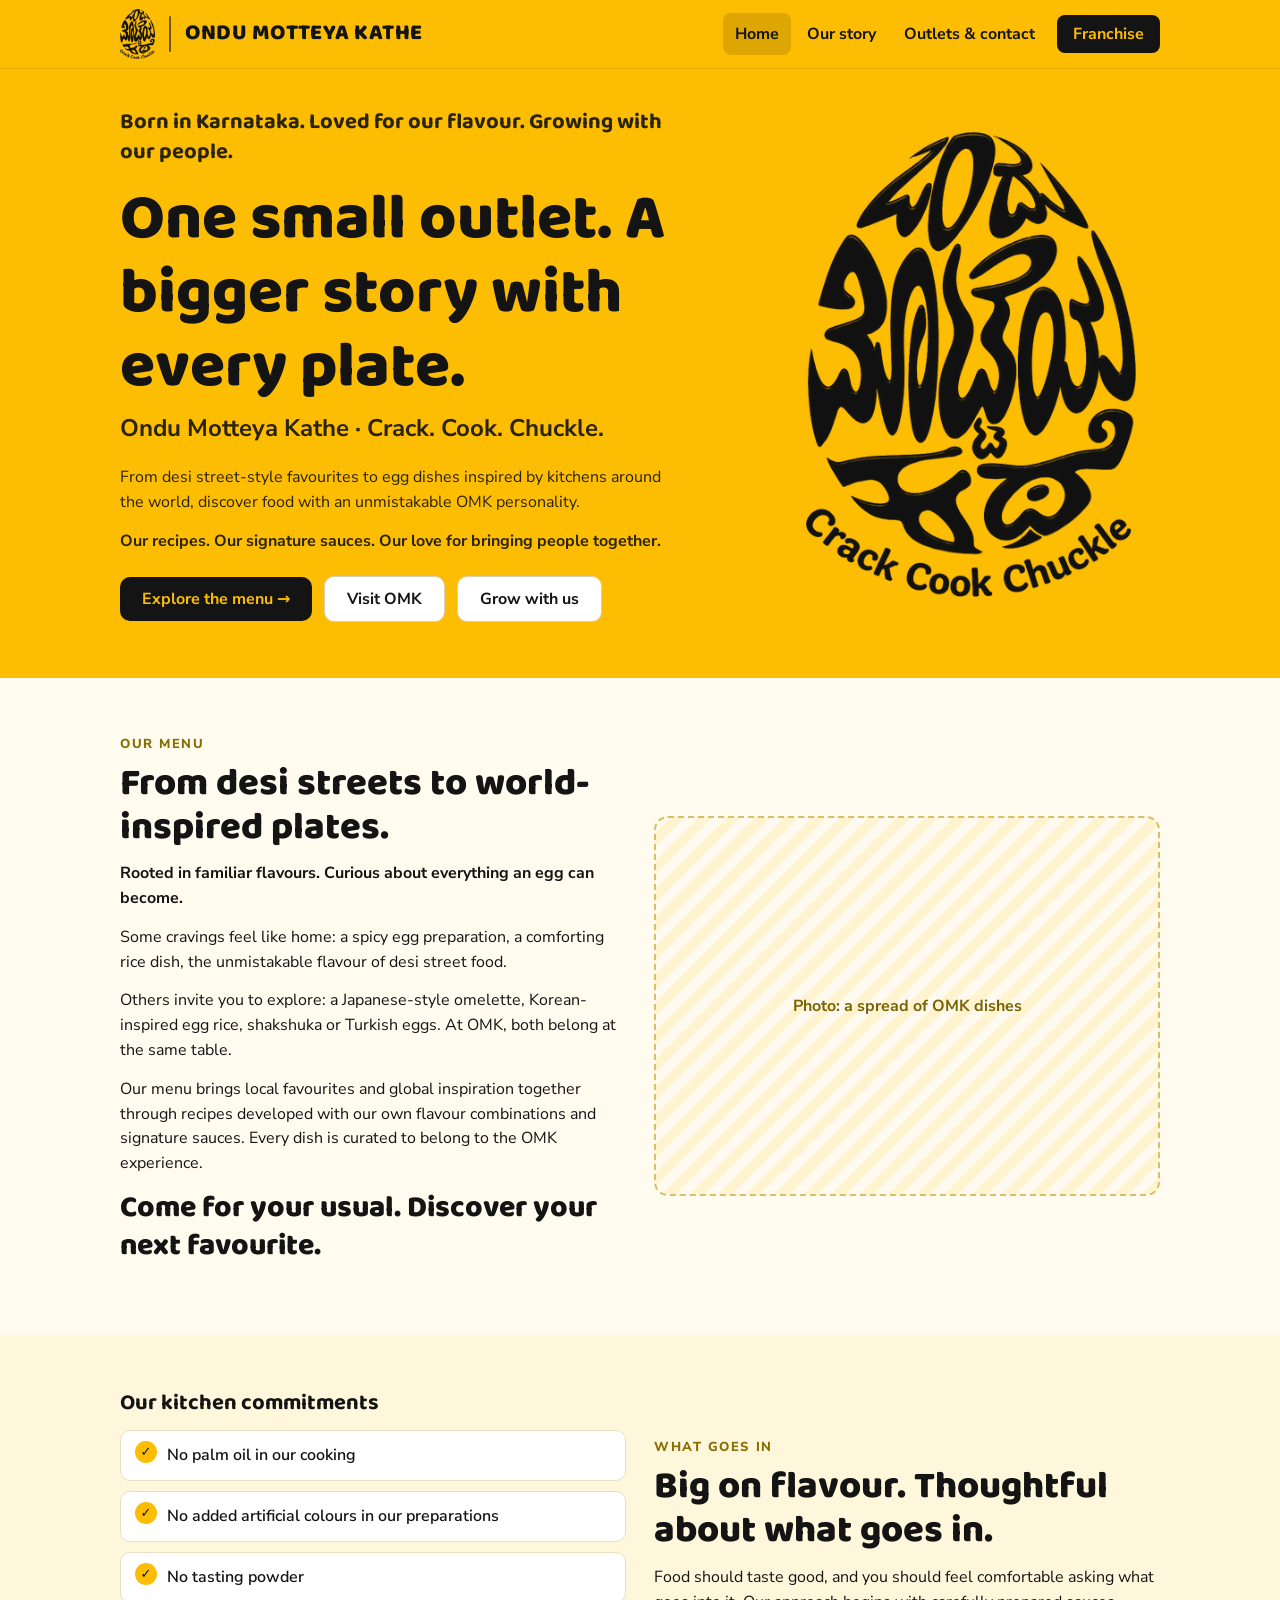
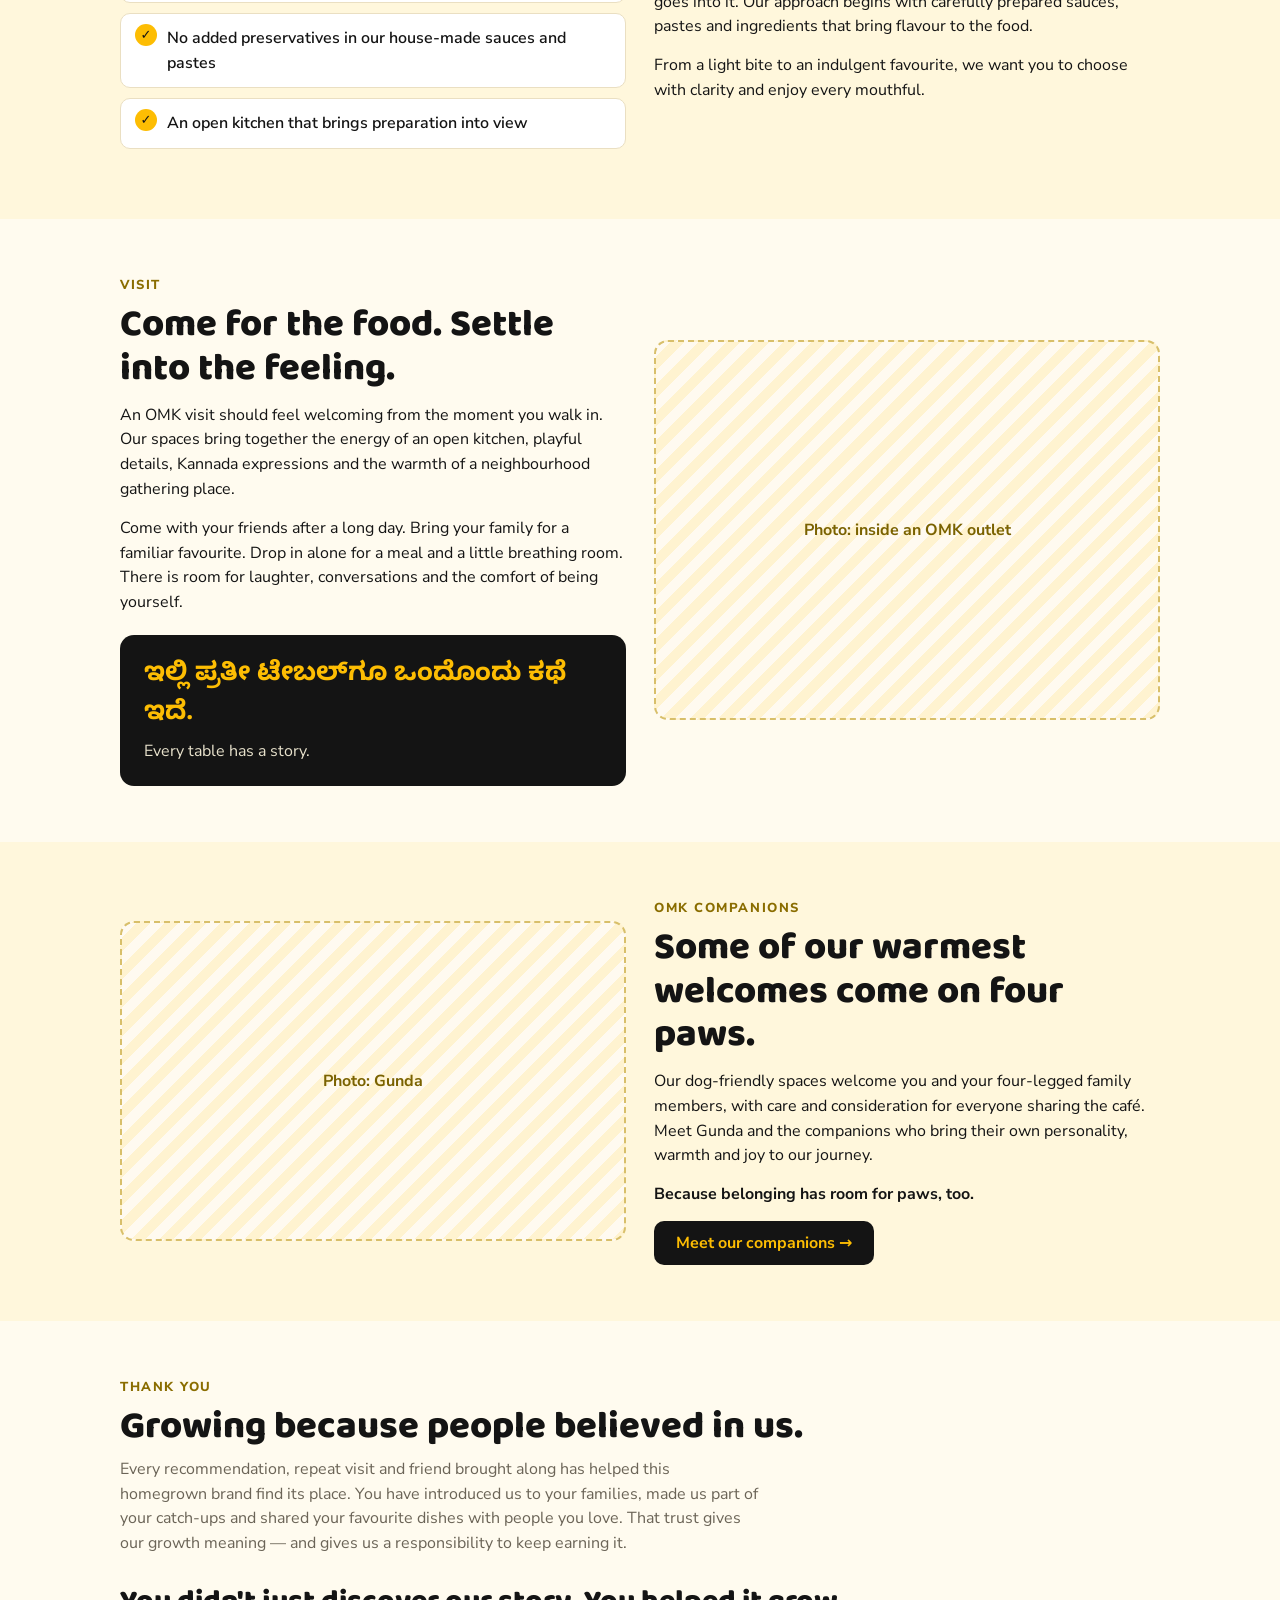
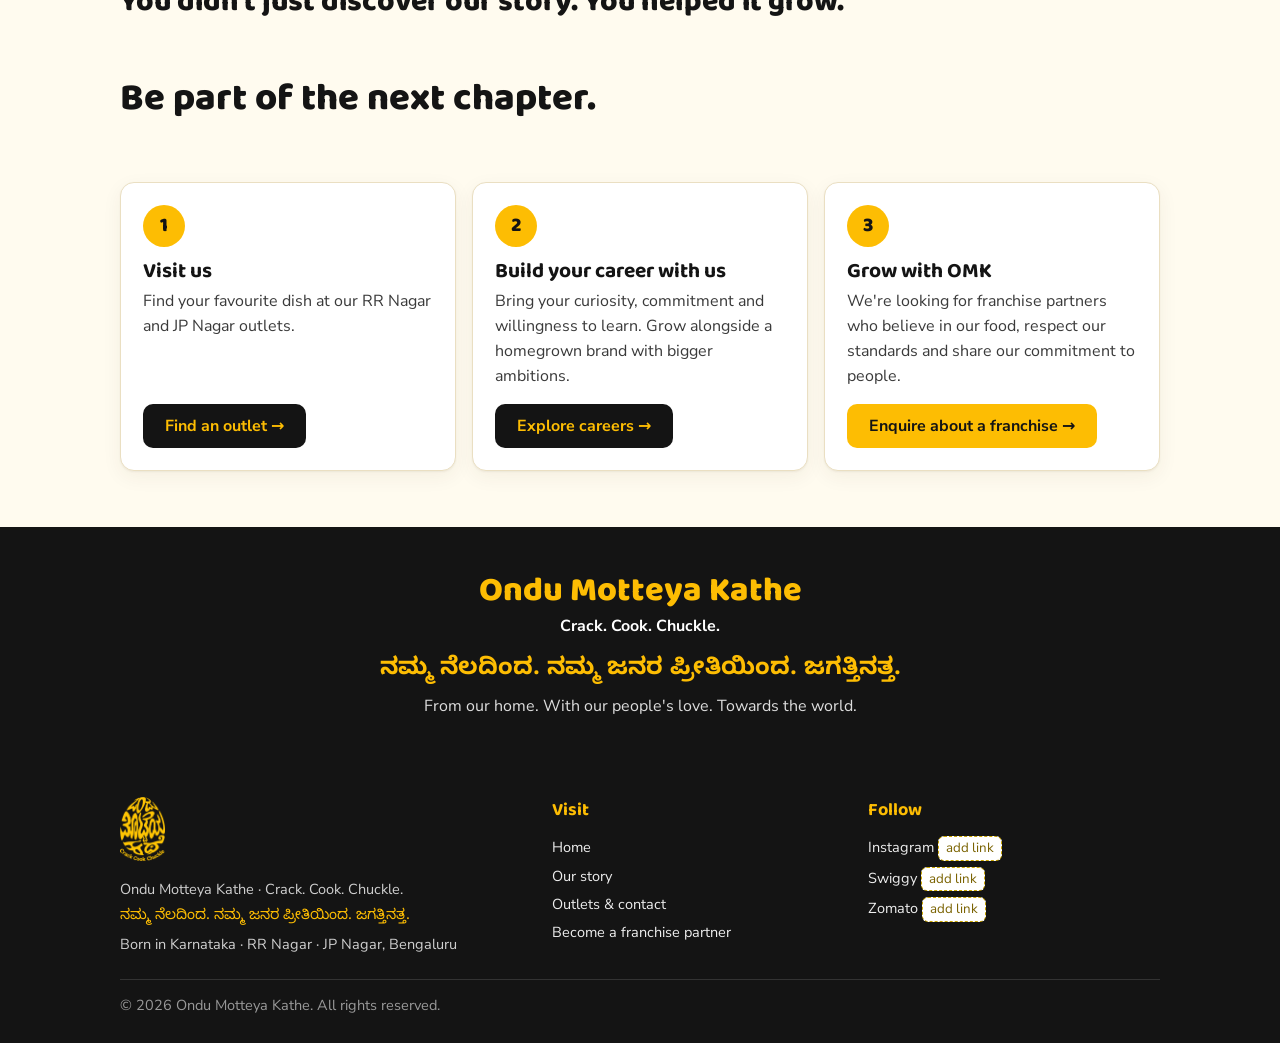
==== index.html @ 8b223113 "Add files via upload" ====
<!doctype html>
<html lang="en">
<head>
<meta charset="utf-8">
<meta name="viewport" content="width=device-width, initial-scale=1">
<title>Ondu Motteya Kathe · Crack. Cook. Chuckle.</title>
<meta name="description" content="Born in Karnataka. Loved for our flavour. Growing with our people. Desi street-style favourites and world-inspired egg dishes in RR Nagar and JP Nagar, Bengaluru.">
<meta property="og:title" content="Ondu Motteya Kathe · Crack. Cook. Chuckle.">
<meta property="og:description" content="Born in Karnataka. Loved for our flavour. Growing with our people. Desi street-style favourites and world-inspired egg dishes in RR Nagar and JP Nagar, Bengaluru.">
<meta property="og:image" content="icon.png">
<meta name="theme-color" content="#FDBD03">
<link rel="icon" href="icon.png">
<link rel="apple-touch-icon" href="icon.png">
<link rel="preconnect" href="https://fonts.googleapis.com">
<link rel="preconnect" href="https://fonts.gstatic.com" crossorigin>
<link href="https://fonts.googleapis.com/css2?family=Baloo+2:wght@600;700;800&family=Noto+Sans+Kannada:wght@500;700&family=Nunito+Sans:wght@400;600;700;800&display=swap" rel="stylesheet">
<link rel="stylesheet" href="style.css">
</head>
<body>
<header id="siteHeader" class="bar"></header>
<main>
  <section class="hero">
    <div class="wrap">
      <div>
        <p class="stack">Born in Karnataka. Loved for our flavour. Growing with our people.</p>
        <h1>One small outlet. A bigger story with every plate.</h1>
        <p class="tag">Ondu Motteya Kathe · Crack. Cook. Chuckle.</p>
        <p>From desi street-style favourites to egg dishes inspired by kitchens around the world, discover food with an unmistakable OMK personality.</p>
        <p><b>Our recipes. Our signature sauces. Our love for bringing people together.</b></p>
        <div class="cta">
          <a class="btn btn-dark" href="outlets.html#order">Explore the menu →</a>
          <a class="btn btn-line" href="outlets.html">Visit OMK</a>
          <a class="btn btn-line" href="#grow">Grow with us</a>
        </div>
      </div>
      <img class="logo" src="logo.png" alt="">
    </div>
  </section>

  <section class="sec">
    <div class="wrap two">
      <div class="prose">
        <span class="eyebrow">Our menu</span>
        <h2>From desi streets to world-inspired plates.</h2>
        <p><b>Rooted in familiar flavours. Curious about everything an egg can become.</b></p>
        <p>Some cravings feel like home: a spicy egg preparation, a comforting rice dish, the unmistakable flavour of desi street food.</p>
        <p>Others invite you to explore: a Japanese-style omelette, Korean-inspired egg rice, shakshuka or Turkish eggs. At OMK, both belong at the same table.</p>
        <p>Our menu brings local favourites and global inspiration together through recipes developed with our own flavour combinations and signature sauces. Every dish is curated to belong to the OMK experience.</p>
        <p class="big-quote">Come for your usual. Discover your next favourite.</p>
      </div>
      <div class="ph-block" style="min-height:380px">Photo: a spread of OMK dishes</div>
    </div>
  </section>

  <section class="sec alt">
    <div class="wrap two reverse">
      <div class="prose">
        <span class="eyebrow">What goes in</span>
        <h2>Big on flavour. Thoughtful about what goes in.</h2>
        <p>Food should taste good, and you should feel comfortable asking what goes into it. Our approach begins with carefully prepared sauces, pastes and ingredients that bring flavour to the food.</p>
        <p>From a light bite to an indulgent favourite, we want you to choose with clarity and enjoy every mouthful.</p>
      </div>
      <div>
        <h3 style="font-size:22px">Our kitchen commitments</h3>
        <ul class="ticks">
          <li>No palm oil in our cooking</li>
          <li>No added artificial colours in our preparations</li>
          <li>No tasting powder</li>
          <li>No added preservatives in our house-made sauces and pastes</li>
          <li>An open kitchen that brings preparation into view</li>
        </ul>
      </div>
    </div>
  </section>

  <section class="sec">
    <div class="wrap two">
      <div class="prose">
        <span class="eyebrow">Visit</span>
        <h2>Come for the food. Settle into the feeling.</h2>
        <p>An OMK visit should feel welcoming from the moment you walk in. Our spaces bring together the energy of an open kitchen, playful details, Kannada expressions and the warmth of a neighbourhood gathering place.</p>
        <p>Come with your friends after a long day. Bring your family for a familiar favourite. Drop in alone for a meal and a little breathing room. There is room for laughter, conversations and the comfort of being yourself.</p>
        <div class="kn-line"><span class="kn" lang="kn">ಇಲ್ಲಿ ಪ್ರತೀ ಟೇಬಲ್‌ಗೂ ಒಂದೊಂದು ಕಥೆ ಇದೆ.</span><span class="en">Every table has a story.</span></div>
      </div>
      <div class="ph-block" style="min-height:380px">Photo: inside an OMK outlet</div>
    </div>
  </section>

  <section class="sec alt">
    <div class="wrap two reverse">
      <div class="prose">
        <span class="eyebrow">OMK Companions</span>
        <h2>Some of our warmest welcomes come on four paws.</h2>
        <p>Our dog-friendly spaces welcome you and your four-legged family members, with care and consideration for everyone sharing the café. Meet Gunda and the companions who bring their own personality, warmth and joy to our journey.</p>
        <p><b>Because belonging has room for paws, too.</b></p>
        <a class="btn btn-dark" href="story.html#companions">Meet our companions →</a>
      </div>
      <div class="ph-block" style="min-height:320px">Photo: Gunda</div>
    </div>
  </section>

  <section class="sec">
    <div class="wrap">
      <span class="eyebrow">Thank you</span>
      <h2>Growing because people believed in us.</h2>
      <p class="lead">Every recommendation, repeat visit and friend brought along has helped this homegrown brand find its place. You have introduced us to your families, made us part of your catch-ups and shared your favourite dishes with people you love. That trust gives our growth meaning — and gives us a responsibility to keep earning it.</p>
      <p class="big-quote" style="margin-top:0">You didn't just discover our story. You helped it grow.</p>
    </div>
  </section>

  <section class="sec" id="grow" style="padding-top:0">
    <div class="wrap">
      <h2>Be part of the next chapter.</h2>
      <p class="lead">&nbsp;</p>
      <div class="grid3 cta-cards">
        <div class="tile"><div class="ic">1</div><h3>Visit us</h3><p>Find your favourite dish at our RR Nagar and JP Nagar outlets.</p><a class="btn btn-dark" href="outlets.html">Find an outlet →</a></div>
        <div class="tile"><div class="ic">2</div><h3>Build your career with us</h3><p>Bring your curiosity, commitment and willingness to learn. Grow alongside a homegrown brand with bigger ambitions.</p><a class="btn btn-dark" href="outlets.html#contact">Explore careers →</a></div>
        <div class="tile" id="franchiseCard"><div class="ic">3</div><h3>Grow with OMK</h3><p>We're looking for franchise partners who believe in our food, respect our standards and share our commitment to people.</p><a class="btn btn-y" href="franchise.html">Enquire about a franchise →</a></div>
      </div>
    </div>
  </section>

  <section class="band">
    <div class="wrap" style="display:block;text-align:center">
      <h2>Ondu Motteya Kathe</h2>
      <p style="font-weight:700;color:#fff;margin:4px 0 14px">Crack. Cook. Chuckle.</p>
      <p class="kn" lang="kn" style="color:var(--y);font-size:clamp(18px,2.4vw,24px);font-weight:700;margin:0">ನಮ್ಮ ನೆಲದಿಂದ. ನಮ್ಮ ಜನರ ಪ್ರೀತಿಯಿಂದ. ಜಗತ್ತಿನತ್ತ.</p>
      <p>From our home. With our people's love. Towards the world.</p>
    </div>
  </section>
</main>
<footer id="siteFooter"></footer>
<script src="site.js"></script>
</body>
</html>
---- style.css ----
:root {
  --y: #FDBD03; --y2: #FFD54A; --y-soft: #FFF3C4; --ink: #141414; --ink2: #3a3a3a; --muted: #6b6457;
  --cream: #FFFBEF; --card: #ffffff; --line: #EADFC2; --red: #C62828; --ok: #2E7D32;
  --r: 14px; --shadow: 0 1px 2px rgba(60,45,0,.06), 0 6px 20px rgba(60,45,0,.06);
}
* { box-sizing: border-box; }
html { -webkit-text-size-adjust: 100%; }
body { margin: 0; background: var(--cream); color: var(--ink); font: 16px/1.55 "Nunito Sans", system-ui, -apple-system, "Segoe UI", Roboto, Arial, sans-serif; }
h1, h2, h3, .brand { font-family: "Baloo 2", "Nunito Sans", system-ui, sans-serif; line-height: 1.15; margin: 0; }
a { color: inherit; }
.hidden { display: none !important; }
.wrap { max-width: 1080px; margin: 0 auto; padding: 0 20px; }

/* Header bar */
.bar { background: var(--y); position: sticky; top: 0; z-index: 10; box-shadow: 0 1px 0 rgba(0,0,0,.08); }
.bar .wrap { display: flex; align-items: center; gap: 14px; height: 68px; }
.bar img { height: 50px; width: auto; display: block; }
.bar .div { width: 2px; height: 36px; background: rgba(0,0,0,.55); border-radius: 2px; }
.bar .brand { font-size: 22px; font-weight: 800; letter-spacing: .02em; }
.bar .sp { flex: 1; }
.btn { font: 700 16px/1 "Nunito Sans", system-ui, sans-serif; border: 0; border-radius: 10px; padding: 14px 22px; cursor: pointer; text-decoration: none; display: inline-flex; align-items: center; gap: 8px; }
.btn-dark { background: var(--ink); color: var(--y); }
.btn-dark:hover { background: #000; }
.btn-y { background: var(--y); color: var(--ink); }
.btn-y:hover { background: #f2b200; }
.btn-line { background: #fff; color: var(--ink); border: 1.5px solid #d9cfb5; }
.btn:disabled { opacity: .55; cursor: default; }
.btn:focus-visible, input:focus-visible, textarea:focus-visible { outline: 3px solid #1a1a1a; outline-offset: 2px; }

/* Landing */
.hero { background: var(--y); padding: 40px 0 56px; overflow: hidden; }
.hero .wrap { display: grid; grid-template-columns: 1.25fr .75fr; gap: 32px; align-items: center; }
.kicker { display: inline-block; font-weight: 800; font-size: 13px; letter-spacing: .12em; text-transform: uppercase; background: var(--ink); color: var(--y); padding: 6px 10px; border-radius: 6px; }
.hero h1 { font-size: clamp(38px, 6vw, 64px); font-weight: 800; margin: 16px 0 6px; }
.hero .tag { font-size: clamp(19px, 2.4vw, 24px); font-weight: 700; margin: 0 0 18px; }
.hero p { max-width: 560px; margin: 0 0 14px; color: #2b2400; }
.hero .cta { margin-top: 22px; display: flex; flex-wrap: wrap; gap: 12px; align-items: center; }
.hero .small { font-size: 14px; color: #3d3200; }
.hero .logo { width: 100%; max-width: 330px; justify-self: center; }
.sec { padding: 56px 0; }
.sec h2 { font-size: clamp(28px, 3.6vw, 38px); font-weight: 800; margin-bottom: 8px; }
.sec .lead { color: var(--muted); max-width: 640px; margin: 0 0 28px; }
.grid3 { display: grid; grid-template-columns: repeat(3, 1fr); gap: 16px; }
.tile { background: var(--card); border: 1px solid var(--line); border-radius: var(--r); padding: 22px; box-shadow: var(--shadow); }
.tile .ic { width: 42px; height: 42px; border-radius: 50%; background: var(--y); display: grid; place-items: center; font-family: "Baloo 2"; font-weight: 800; font-size: 20px; margin-bottom: 12px; }
.tile h3 { font-size: 21px; margin-bottom: 6px; }
.tile p { margin: 0; color: var(--ink2); }
.note-box { background: var(--y-soft); border: 1px solid #f1d98a; border-radius: var(--r); padding: 22px 24px; }
.note-box ul { margin: 10px 0 0; padding-left: 20px; }
.note-box li { margin: 6px 0; }
.steps { list-style: none; padding: 0; margin: 0; display: grid; grid-template-columns: repeat(5, 1fr); gap: 12px; counter-reset: s; }
.steps li { background: var(--card); border: 1px solid var(--line); border-radius: var(--r); padding: 18px 16px; counter-increment: s; }
.steps li::before { content: counter(s); display: grid; place-items: center; width: 30px; height: 30px; border-radius: 50%; background: var(--ink); color: var(--y); font-weight: 800; margin-bottom: 10px; }
.steps b { display: block; font-family: "Baloo 2"; font-size: 18px; }
.steps span { font-size: 14px; color: var(--muted); }
.band { background: var(--ink); color: #fff; padding: 44px 0; }
.band .wrap { display: flex; flex-wrap: wrap; align-items: center; justify-content: space-between; gap: 18px; }
.band h2 { color: var(--y); font-size: clamp(26px, 3.4vw, 34px); font-weight: 800; }
.band p { margin: 4px 0 0; color: #ddd; }
footer { padding: 22px 0 34px; color: var(--muted); font-size: 14px; text-align: center; }

/* Form */
.formwrap { max-width: 760px; margin: 0 auto; padding: 26px 16px 70px; }
.f-title { font-size: clamp(30px, 5vw, 40px); font-weight: 800; margin: 6px 0 4px; }
.f-sub { color: var(--ink2); margin: 0 0 16px; }
.progress { height: 6px; background: #efe4c4; border-radius: 6px; overflow: hidden; margin: 0 0 14px; }
.progress i { display: block; height: 100%; background: var(--ink); width: 0; transition: width .3s; }
.sectag { background: var(--y-soft); border: 1px solid #f1d98a; border-radius: 10px; padding: 11px 16px; font-weight: 700; margin-bottom: 14px; }
.q { background: var(--card); border: 1px solid var(--line); border-radius: var(--r); padding: 18px 20px 20px; margin-bottom: 12px; }
.q.err { border-color: var(--red); box-shadow: 0 0 0 1px var(--red) inset; }
.q label.t, .q .t { display: block; font-weight: 700; font-size: 16.5px; margin-bottom: 4px; }
.q .req { color: var(--red); margin-left: 3px; }
.q .help { color: var(--muted); font-size: 14.5px; margin: 0 0 10px; }
.q input[type=text], .q input[type=tel], .q input[type=email], .q input[type=date], .q textarea {
  width: 100%; font: inherit; color: var(--ink); background: transparent; border: 0; border-bottom: 1.5px solid #cfc6ae; padding: 8px 2px; border-radius: 0; }
.q textarea { min-height: 120px; resize: vertical; border: 1.5px solid #e2d8bd; border-radius: 10px; padding: 10px 12px; background: #fffdf6; }
.q input:focus, .q textarea:focus { border-color: var(--ink); outline: none; }
.q .opt { display: flex; gap: 12px; align-items: flex-start; padding: 8px 0; cursor: pointer; }
.q .opt input { width: 20px; height: 20px; margin: 2px 0 0; accent-color: #141414; flex: none; }
.q .cnt { font-size: 12.5px; color: #9a917c; text-align: right; margin-top: 4px; }
.q .emsg { color: var(--red); font-size: 14px; margin-top: 6px; display: none; }
.q.err .emsg { display: block; }
.nav { display: flex; gap: 12px; margin-top: 18px; align-items: center; flex-wrap: wrap; }
.nav .saved { color: var(--muted); font-size: 13.5px; margin-left: auto; }
.hp { position: absolute; left: -9999px; width: 1px; height: 1px; overflow: hidden; }
.done { text-align: center; padding: 50px 16px 80px; max-width: 620px; margin: 0 auto; }
.done img { width: 150px; }
.done h1 { font-size: 40px; font-weight: 800; margin: 14px 0 8px; }
.alert { background: #fdecea; color: #7f1d1d; border: 1px solid #f5c2c0; border-radius: 10px; padding: 12px 14px; margin-top: 14px; }

@media (max-width: 860px) {
  .hero .wrap { grid-template-columns: 1fr; }
  .hero .logo { max-width: 200px; order: -1; }
  .grid3 { grid-template-columns: 1fr; }
  .steps { grid-template-columns: 1fr 1fr; }
}
@media (max-width: 520px) {
  .wrap { padding: 0 16px; }
  .bar .wrap { height: 60px; gap: 10px; }
  .bar img { height: 42px; }
  .bar .brand { font-size: 17px; }
  .bar .btn { padding: 10px 12px; font-size: 14px; }
  .steps { grid-template-columns: 1fr; }
  .q { padding: 16px; }
  .nav .btn { flex: 1; justify-content: center; }
  .nav .saved { width: 100%; text-align: center; margin: 0; }
}

/* ---------- Site navigation & shared pieces ---------- */
.nav-links { display: flex; align-items: center; gap: 4px; margin-left: auto; }
.nav-links a { text-decoration: none; font-weight: 700; padding: 9px 12px; border-radius: 8px; }
.nav-links a:hover { background: rgba(0,0,0,.08); }
.nav-links a[aria-current="page"] { background: rgba(0,0,0,.12); }
.nav-links a.btn { margin-left: 6px; padding: 11px 16px; }
.nav-links a.btn:hover { background: #000; }
.menu-btn { display: none; margin-left: auto; background: var(--ink); color: var(--y); border: 0; border-radius: 8px; width: 44px; height: 40px; font-size: 20px; cursor: pointer; }
.ph { display: inline-block; background: #fff; border: 1.5px dashed #c9a400; color: #7a6200; border-radius: 6px; padding: 1px 7px; font-size: .92em; }
.ph-block { border: 2px dashed #d8bf6a; border-radius: var(--r); background: repeating-linear-gradient(135deg, #fffaf0, #fffaf0 10px, #fff3d0 10px, #fff3d0 20px); display: grid; place-items: center; text-align: center; color: #7a6200; font-weight: 700; padding: 20px; min-height: 200px; }
.page-hero { background: var(--y); padding: 46px 0 40px; }
.page-hero h1 { font-size: clamp(36px, 5.5vw, 56px); font-weight: 800; }
.page-hero p { max-width: 640px; margin: 10px 0 0; color: #2b2400; font-size: 18px; }
.two { display: grid; grid-template-columns: 1fr 1fr; gap: 28px; align-items: center; }
.prose p { margin: 0 0 14px; } .prose h2 { margin-bottom: 12px; }
.values { display: grid; grid-template-columns: repeat(4, 1fr); gap: 14px; }
.outlets { display: grid; grid-template-columns: repeat(auto-fill, minmax(280px, 1fr)); gap: 16px; }
.outlet h3 { font-size: 22px; margin-bottom: 6px; }
.outlet p { margin: 4px 0; color: var(--ink2); }
.outlet .acts { display: flex; flex-wrap: wrap; gap: 8px; margin-top: 12px; }
.outlet .acts .btn { padding: 10px 14px; font-size: 14px; }
.site-foot { background: var(--ink); color: #cfcfcf; padding: 34px 0 26px; font-size: 14.5px; text-align: left; }
.site-foot .wrap { display: grid; grid-template-columns: 1.4fr 1fr 1fr; gap: 24px; }
.site-foot img { height: 64px; filter: invert(78%) sepia(64%) saturate(1500%) hue-rotate(358deg) brightness(103%); }
.site-foot h4 { color: var(--y); font-family: "Baloo 2"; font-size: 18px; margin: 0 0 8px; }
.site-foot a { color: #eee; text-decoration: none; display: block; padding: 3px 0; }
.site-foot a:hover { color: var(--y); }
.site-foot .copy { grid-column: 1 / -1; border-top: 1px solid #333; padding-top: 14px; color: #999; }
@media (max-width: 860px) {
  .menu-btn { display: block; }
  .nav-links { display: none; position: absolute; top: 100%; left: 0; right: 0; background: var(--y); flex-direction: column; align-items: stretch; padding: 8px 16px 16px; box-shadow: 0 8px 16px rgba(0,0,0,.12); }
  .nav-links.open { display: flex; }
  .nav-links a { padding: 12px; }
  .nav-links a.btn { margin: 6px 0 0; justify-content: center; }
  .bar .wrap { position: relative; }
  .two, .values { grid-template-columns: 1fr; }
  .site-foot .wrap { grid-template-columns: 1fr; }
}
@media (min-width: 861px) and (max-width: 1060px) { .values { grid-template-columns: 1fr 1fr; } }

/* ---------- Story content ---------- */
.kn { font-family: "Noto Sans Kannada", "Baloo 2", sans-serif; }
.eyebrow { font-weight: 800; font-size: 13px; letter-spacing: .12em; text-transform: uppercase; color: #8a6d00; margin-bottom: 8px; display: block; }
.hero .stack { font-family: "Baloo 2"; font-weight: 700; font-size: clamp(18px, 2.2vw, 22px); line-height: 1.35; margin: 0 0 16px; }
.big-quote { font-family: "Baloo 2"; font-weight: 800; font-size: clamp(22px, 3vw, 30px); line-height: 1.25; margin: 18px 0 0; }
.kn-line { background: var(--ink); color: var(--y); border-radius: var(--r); padding: 22px 24px; margin-top: 20px; }
.kn-line .kn { font-size: clamp(20px, 2.6vw, 26px); font-weight: 700; display: block; line-height: 1.5; }
.kn-line span.en { color: #e8e2cc; display: block; margin-top: 4px; }
.ticks { list-style: none; padding: 0; margin: 14px 0; display: grid; gap: 10px; }
.ticks li { background: #fff; border: 1px solid var(--line); border-radius: 10px; padding: 12px 14px 12px 46px; position: relative; font-weight: 600; }
.ticks li::before { content: "✓"; position: absolute; left: 14px; top: 10px; width: 22px; height: 22px; border-radius: 50%; background: var(--y); display: grid; place-items: center; font-size: 13px; font-weight: 800; }
.alt { background: #fff7dc; }
.founder-quote { border-left: 5px solid var(--y); background: #fff; border-radius: 0 var(--r) var(--r) 0; padding: 18px 22px; margin: 18px 0 0; font-size: 18px; font-style: italic; }
.founder-quote cite { display: block; font-style: normal; font-weight: 800; margin-top: 10px; font-size: 15px; }
.cta-cards .tile { display: flex; flex-direction: column; }
.cta-cards .tile p { flex: 1; margin-bottom: 16px; }
.cta-cards .tile .btn { align-self: flex-start; }
.pills { display: flex; flex-wrap: wrap; gap: 8px; margin: 14px 0 0; }
.pills span { background: #fff; border: 1px solid var(--line); border-radius: 99px; padding: 6px 12px; font-weight: 700; font-size: 14px; }
.reverse > :first-child { order: 2; }
@media (max-width: 860px) { .reverse > :first-child { order: 0; } }
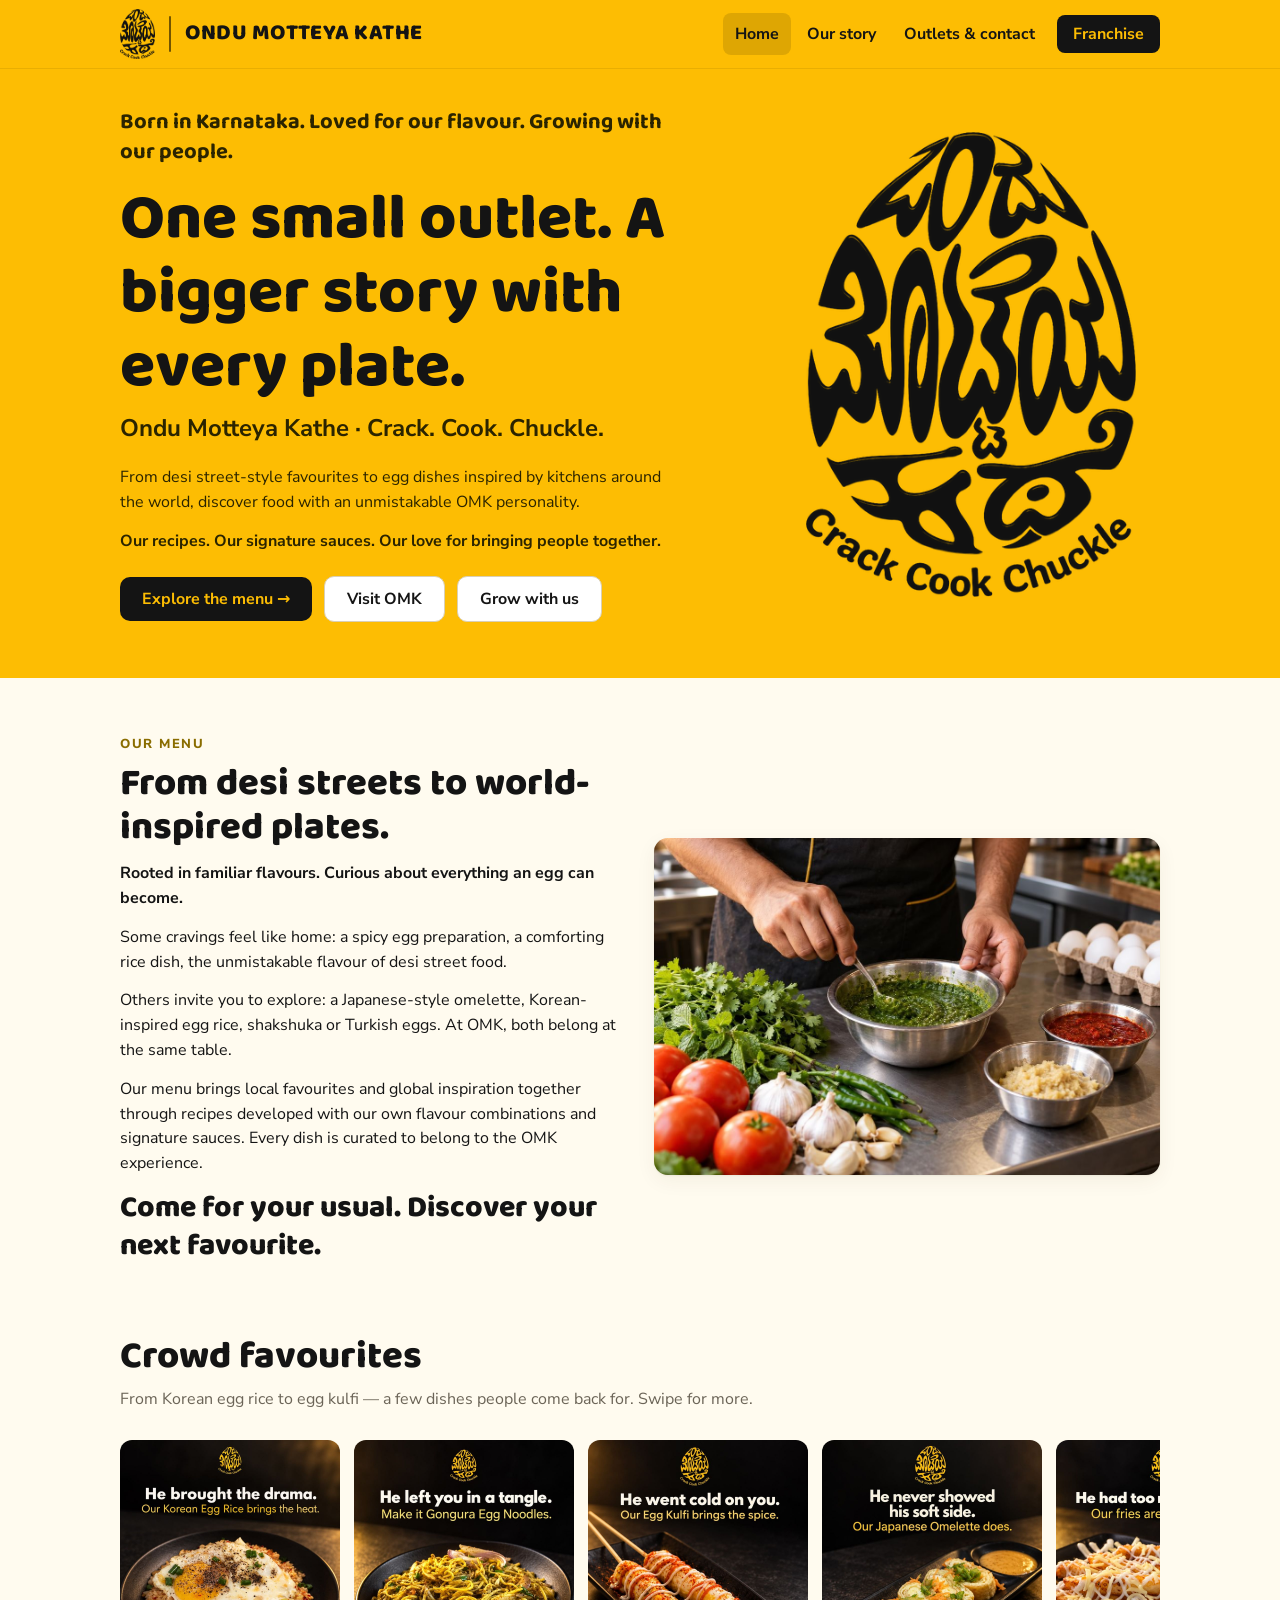
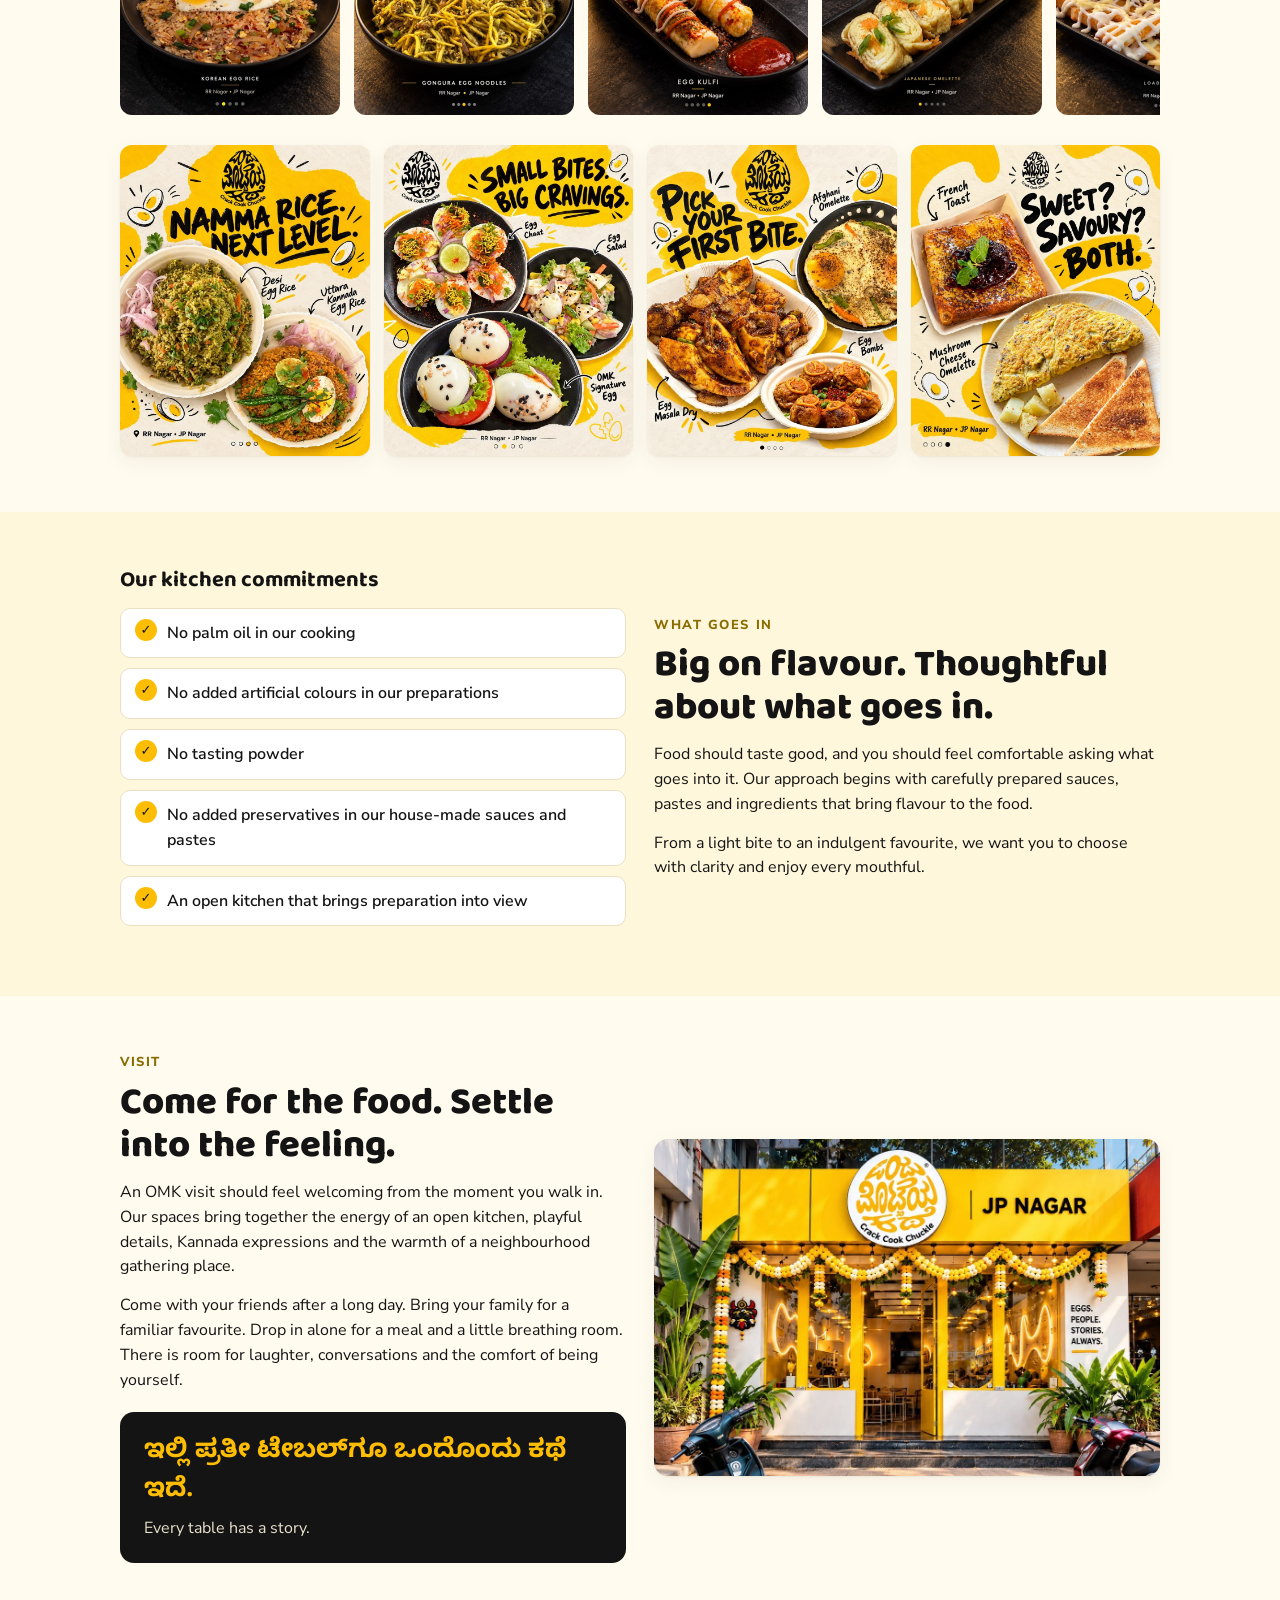
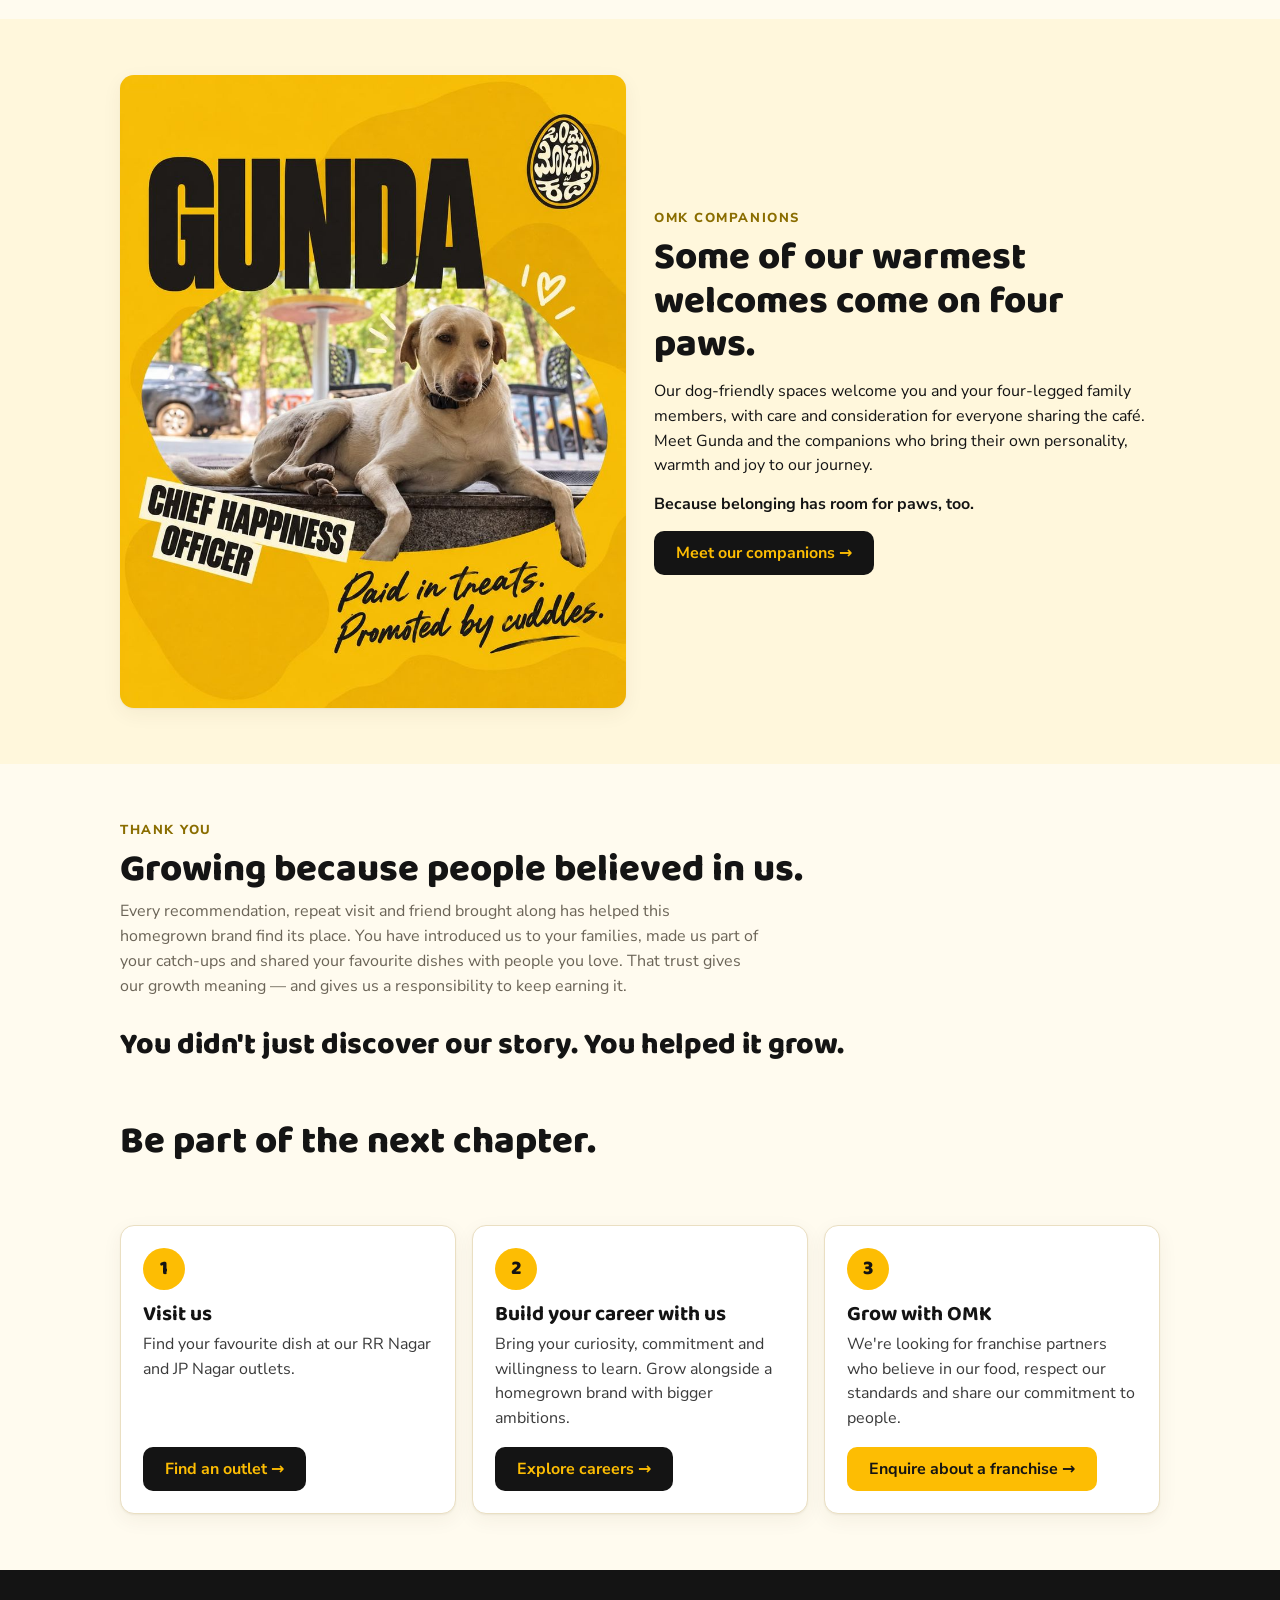
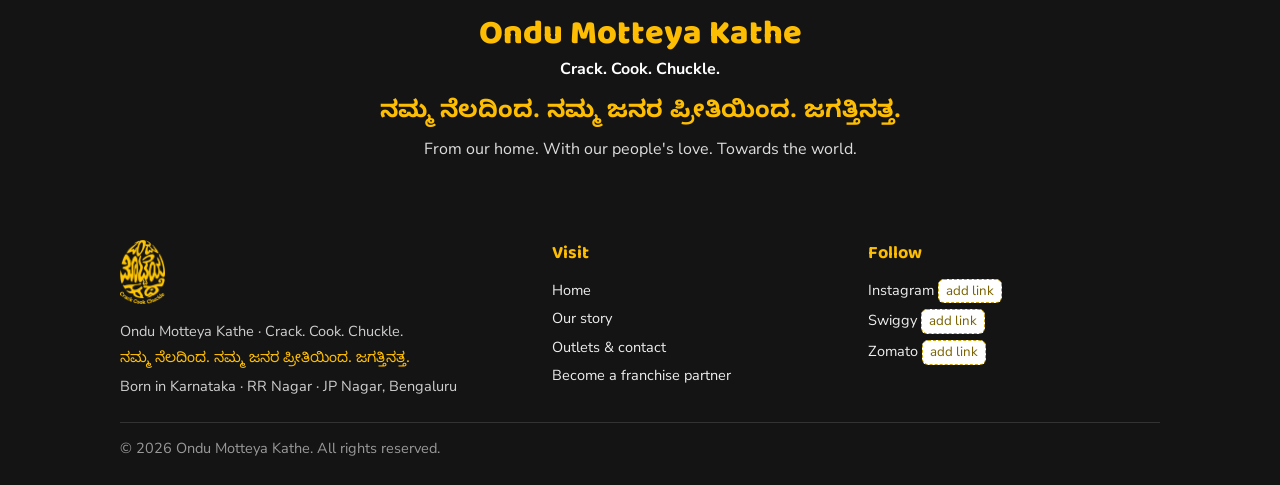
==== commit fdc9913f: "Add files via upload" ====
--- a/index.html
+++ b/index.html
@@ -48,7 +48,27 @@
         <p>Our menu brings local favourites and global inspiration together through recipes developed with our own flavour combinations and signature sauces. Every dish is curated to belong to the OMK experience.</p>
         <p class="big-quote">Come for your usual. Discover your next favourite.</p>
       </div>
-      <div class="ph-block" style="min-height:380px">Photo: a spread of OMK dishes</div>
+      <img class="photo wide" src="img-kitchen-sauces.jpg" alt="Fresh sauces and pastes being prepared in the OMK kitchen" loading="lazy">
+    </div>
+  </section>
+
+  <section class="sec" style="padding-top:0">
+    <div class="wrap">
+      <h2>Crowd favourites</h2>
+      <p class="lead">From Korean egg rice to egg kulfi — a few dishes people come back for. Swipe for more.</p>
+      <div class="scroller">
+        <img src="img-dish-korean-egg-rice.jpg" alt="Korean Egg Rice" loading="lazy">
+        <img src="img-dish-gongura-noodles.jpg" alt="Gongura Egg Noodles" loading="lazy">
+        <img src="img-dish-egg-kulfi.jpg" alt="Egg Kulfi" loading="lazy">
+        <img src="img-dish-japanese-omelette.jpg" alt="Japanese Omelette" loading="lazy">
+        <img src="img-dish-loaded-fries.jpg" alt="Loaded Fries" loading="lazy">
+      </div>
+      <div class="menu-grid" style="margin-top:22px">
+        <img src="img-menu-namma-rice.jpg" alt="Namma rice, next level: Desi Egg Rice and Uttara Kannada Egg Rice" loading="lazy">
+        <img src="img-menu-small-bites.jpg" alt="Small bites, big cravings: Egg Chaat, Egg Salad, OMK Signature Egg" loading="lazy">
+        <img src="img-menu-first-bite.jpg" alt="Pick your first bite: Afghani Omelette, Egg Masala Dry, Egg Bombs" loading="lazy">
+        <img src="img-menu-sweet-savoury.jpg" alt="Sweet? Savoury? Both: French Toast and Mushroom Cheese Omelette" loading="lazy">
+      </div>
     </div>
   </section>
 
@@ -82,7 +102,7 @@
         <p>Come with your friends after a long day. Bring your family for a familiar favourite. Drop in alone for a meal and a little breathing room. There is room for laughter, conversations and the comfort of being yourself.</p>
         <div class="kn-line"><span class="kn" lang="kn">ಇಲ್ಲಿ ಪ್ರತೀ ಟೇಬಲ್‌ಗೂ ಒಂದೊಂದು ಕಥೆ ಇದೆ.</span><span class="en">Every table has a story.</span></div>
       </div>
-      <div class="ph-block" style="min-height:380px">Photo: inside an OMK outlet</div>
+      <img class="photo wide" src="img-outlet-jpnagar.jpg" alt="The OMK JP Nagar outlet, yellow front with the egg logo" loading="lazy">
     </div>
   </section>
 
@@ -95,7 +115,7 @@
         <p><b>Because belonging has room for paws, too.</b></p>
         <a class="btn btn-dark" href="story.html#companions">Meet our companions →</a>
       </div>
-      <div class="ph-block" style="min-height:320px">Photo: Gunda</div>
+      <img class="photo tall" src="img-gunda.jpg" alt="Gunda, OMK Chief Happiness Officer" loading="lazy">
     </div>
   </section>
 
--- a/style.css
+++ b/style.css
@@ -167,3 +167,24 @@
 .pills span { background: #fff; border: 1px solid var(--line); border-radius: 99px; padding: 6px 12px; font-weight: 700; font-size: 14px; }
 .reverse > :first-child { order: 2; }
 @media (max-width: 860px) { .reverse > :first-child { order: 0; } }
+
+/* ---------- Photos ---------- */
+.photo { width: 100%; height: auto; display: block; border-radius: var(--r); box-shadow: var(--shadow); background: #f3ead0; }
+.photo.tall { aspect-ratio: 4 / 5; object-fit: cover; }
+.photo.wide { aspect-ratio: 3 / 2; object-fit: cover; }
+.scroller { display: grid; grid-auto-flow: column; grid-auto-columns: minmax(220px, 1fr); gap: 14px; overflow-x: auto; padding-bottom: 8px; scroll-snap-type: x mandatory; }
+.scroller > * { scroll-snap-align: start; }
+.scroller img { width: 100%; aspect-ratio: 4 / 5; object-fit: cover; border-radius: 12px; display: block; }
+.menu-grid { display: grid; grid-template-columns: repeat(4, 1fr); gap: 14px; }
+.menu-grid img { width: 100%; aspect-ratio: 4 / 5; object-fit: cover; border-radius: 12px; display: block; box-shadow: var(--shadow); }
+.pets { display: grid; grid-template-columns: repeat(5, 1fr); gap: 12px; }
+.pets figure { margin: 0; }
+.pets img { width: 100%; aspect-ratio: 4 / 5; object-fit: cover; border-radius: 12px; display: block; box-shadow: var(--shadow); }
+.pets figcaption { font-weight: 800; font-family: "Baloo 2"; font-size: 18px; margin-top: 6px; }
+.pets figcaption span { display: block; font-family: "Nunito Sans"; font-weight: 600; font-size: 13.5px; color: var(--muted); }
+.big-num { background: var(--y); border-radius: var(--r); padding: 34px 26px; text-align: center; box-shadow: var(--shadow); }
+.big-num b { display: block; font-family: "Baloo 2"; font-weight: 800; font-size: clamp(64px, 9vw, 110px); line-height: 1; }
+.big-num span { font-weight: 800; font-size: 18px; }
+.big-num p { margin: 14px 0 0; color: #3d3200; }
+@media (max-width: 1000px) { .menu-grid { grid-template-columns: 1fr 1fr; } .pets { grid-template-columns: repeat(3, 1fr); } }
+@media (max-width: 560px) { .pets { grid-template-columns: 1fr 1fr; } .scroller { grid-auto-columns: 72%; } }
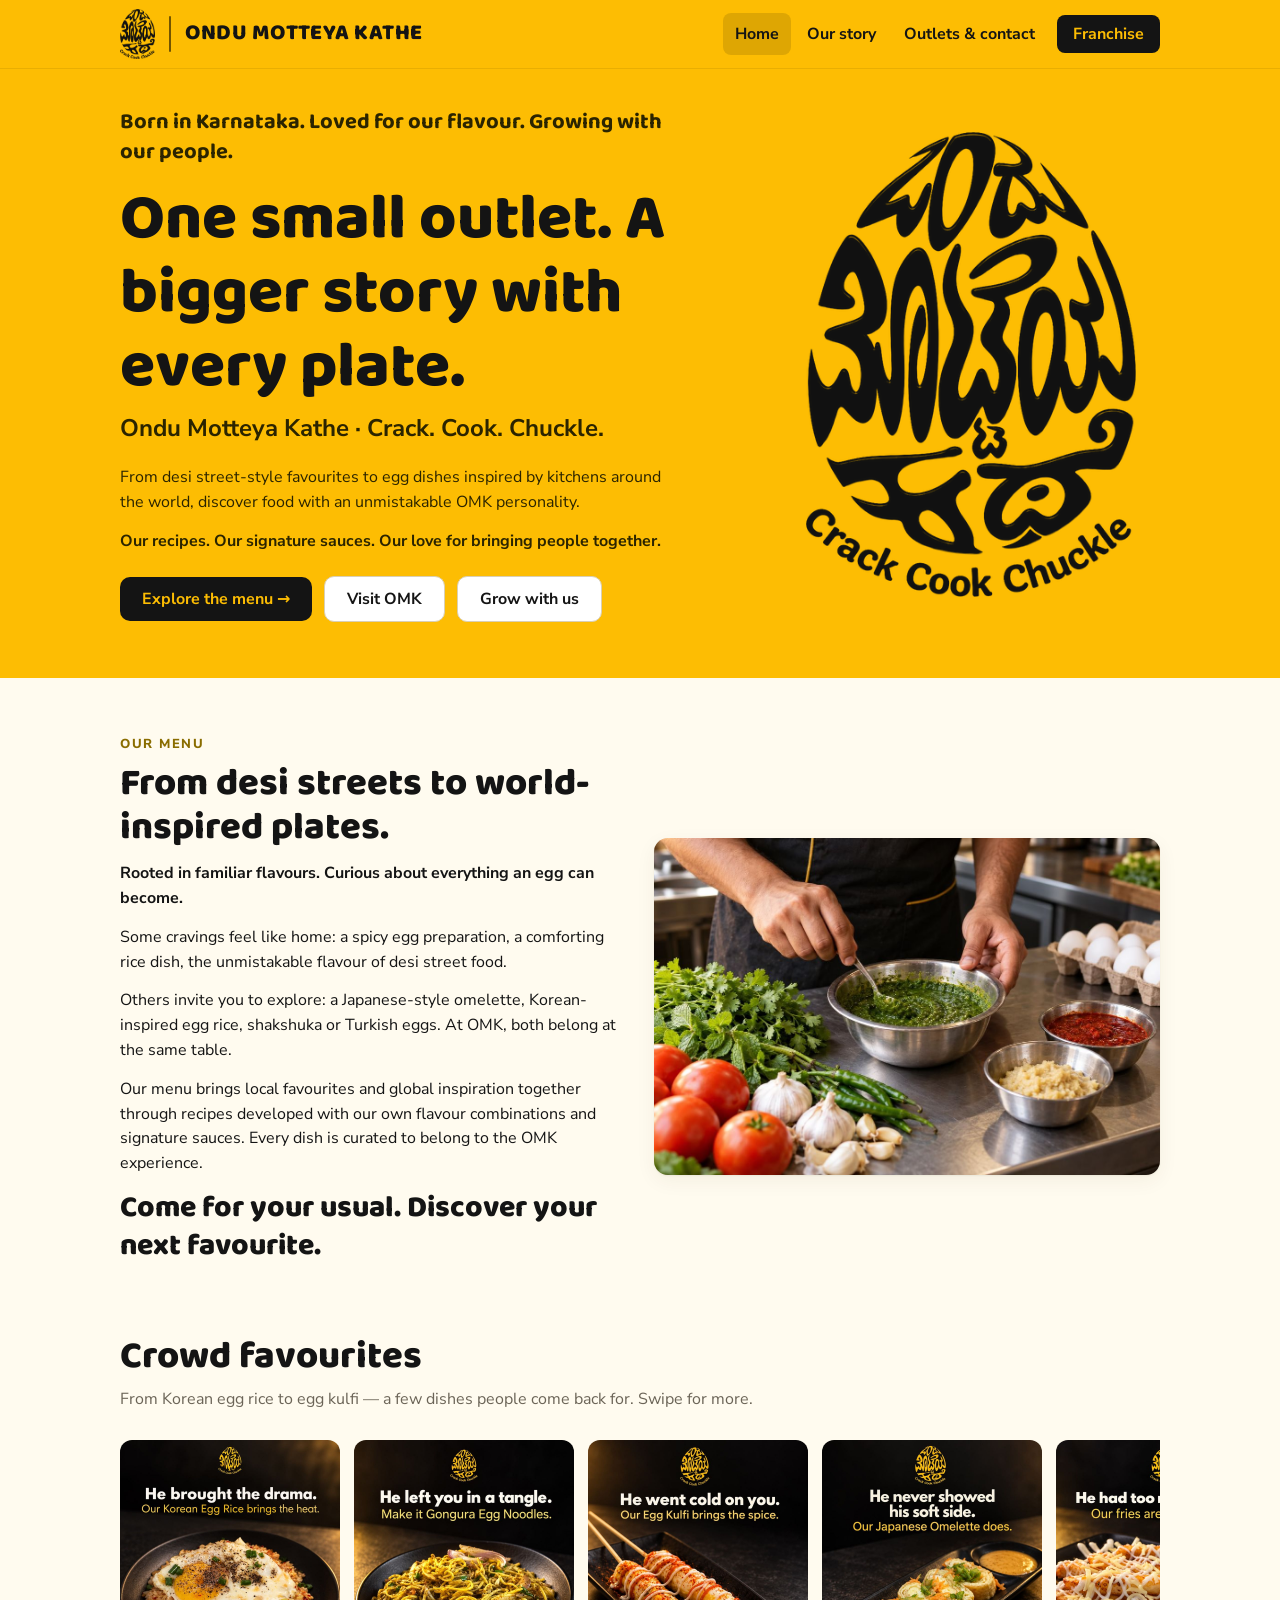
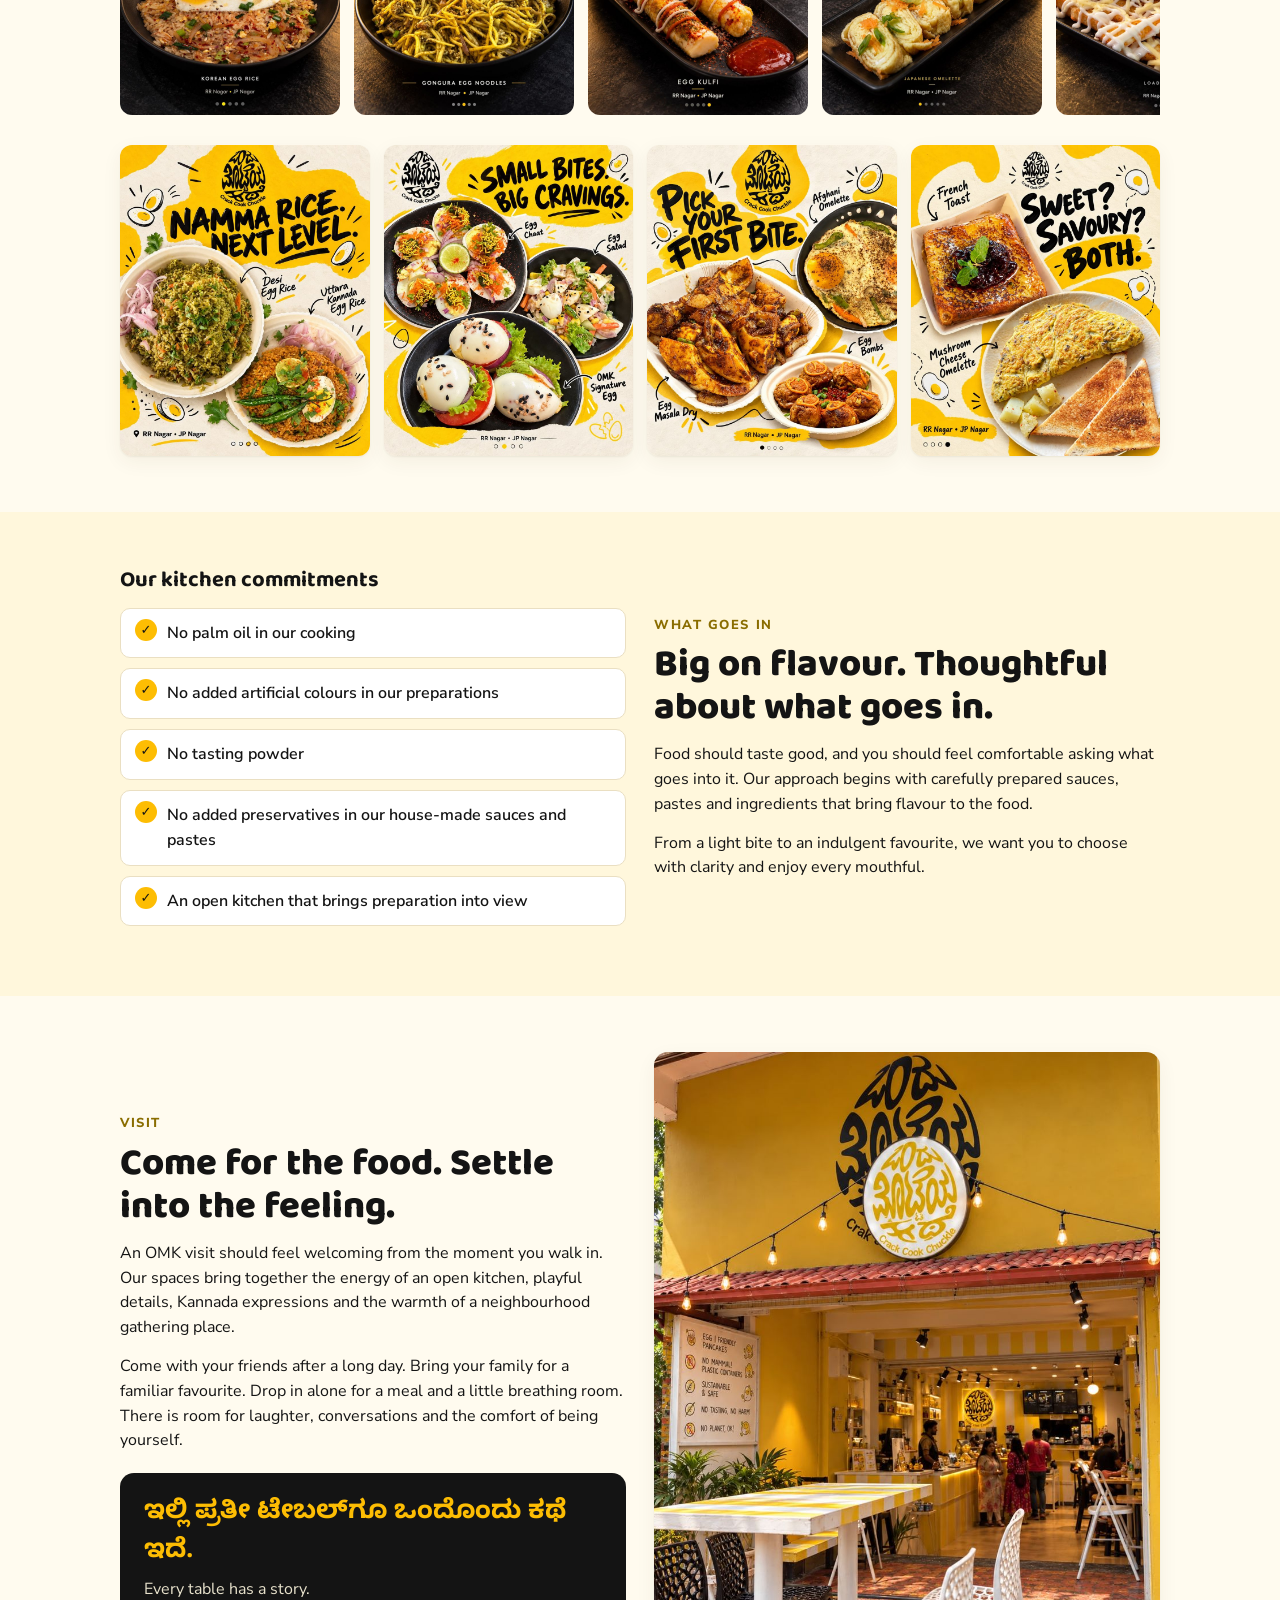
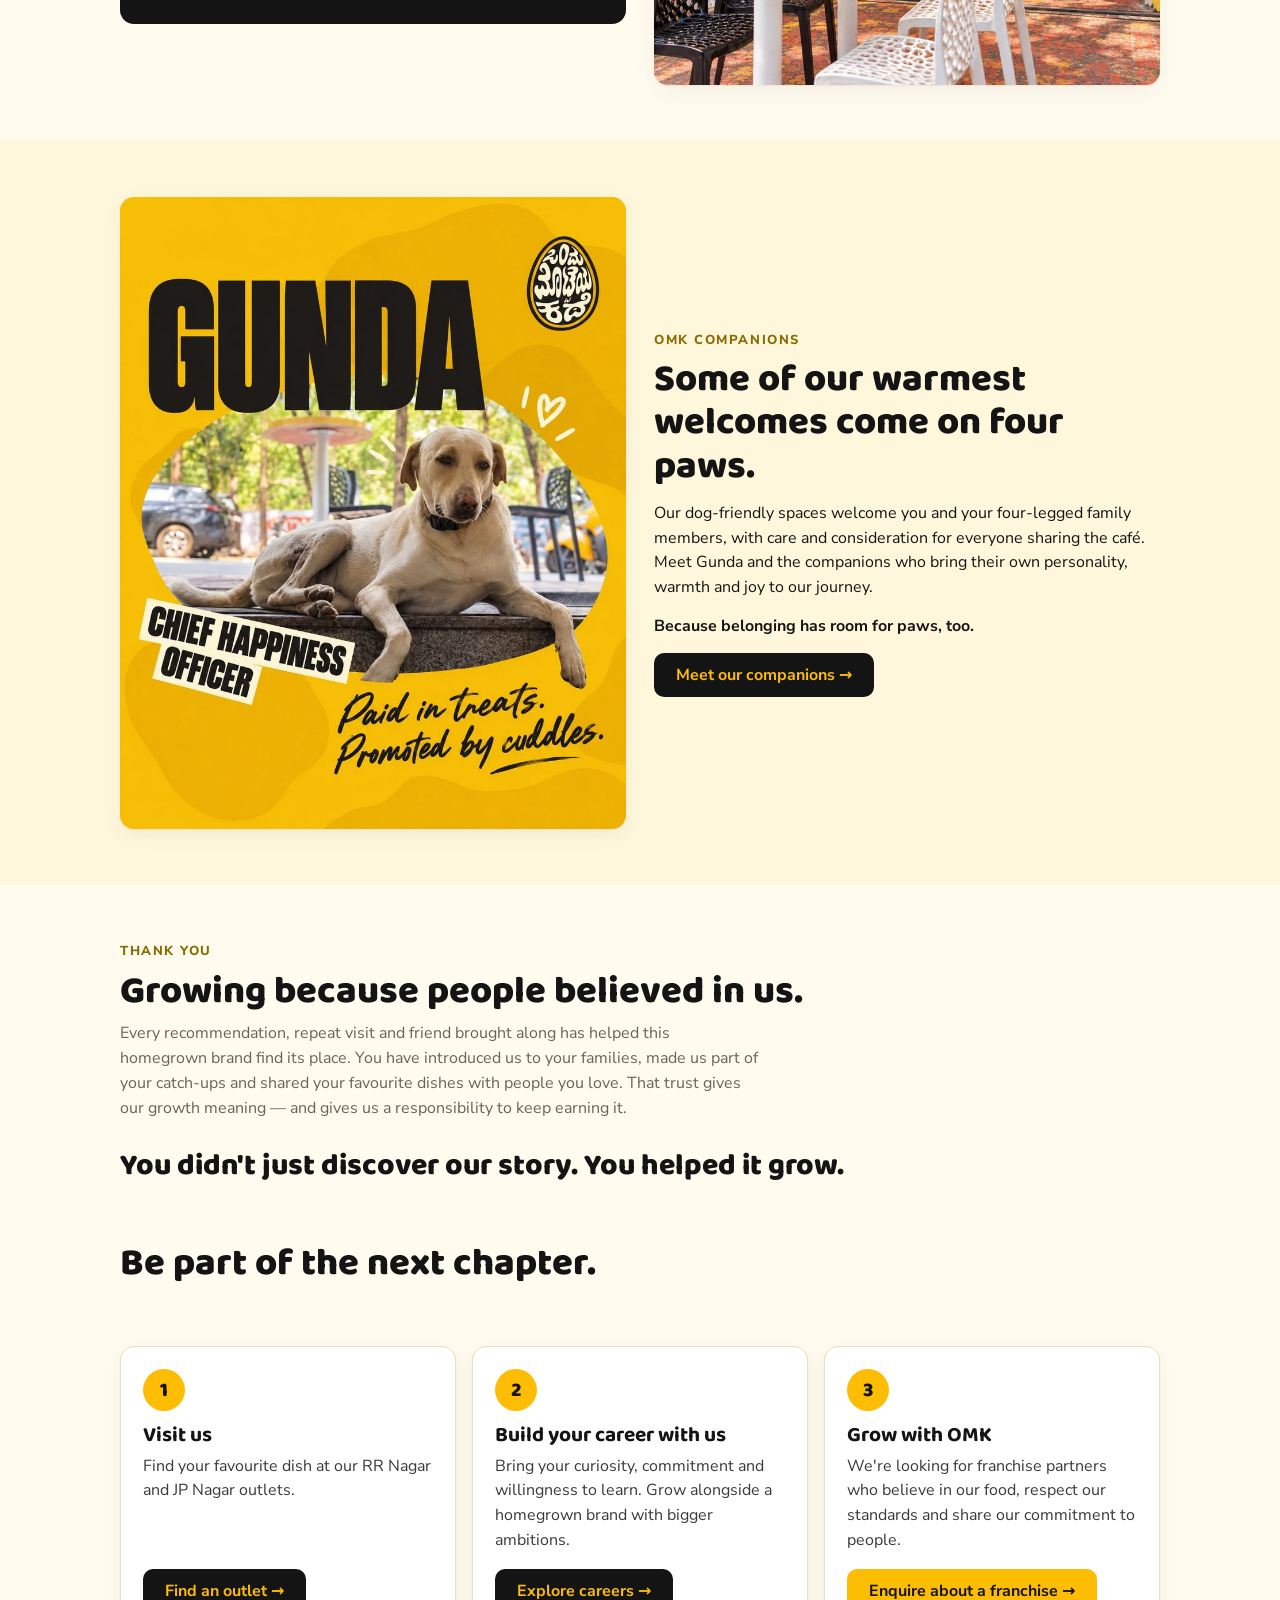
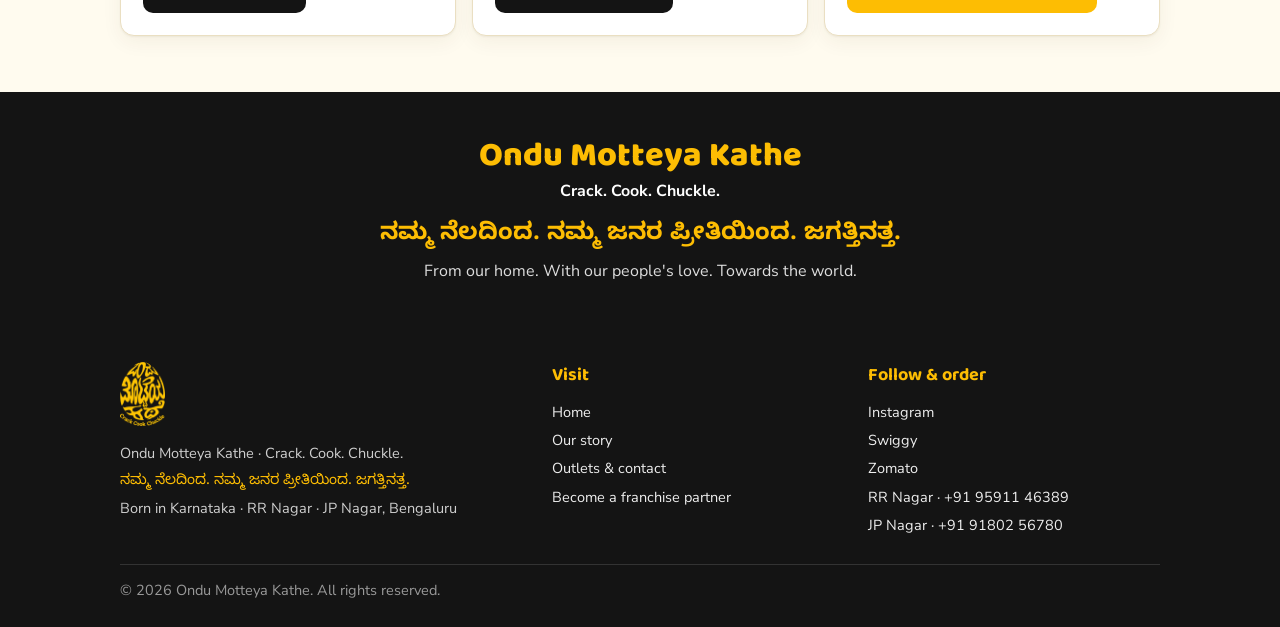
==== commit 6ac8cf29: "Add files via upload" ====
--- a/index.html
+++ b/index.html
@@ -102,7 +102,7 @@
         <p>Come with your friends after a long day. Bring your family for a familiar favourite. Drop in alone for a meal and a little breathing room. There is room for laughter, conversations and the comfort of being yourself.</p>
         <div class="kn-line"><span class="kn" lang="kn">ಇಲ್ಲಿ ಪ್ರತೀ ಟೇಬಲ್‌ಗೂ ಒಂದೊಂದು ಕಥೆ ಇದೆ.</span><span class="en">Every table has a story.</span></div>
       </div>
-      <img class="photo wide" src="img-outlet-jpnagar.jpg" alt="The OMK JP Nagar outlet, yellow front with the egg logo" loading="lazy">
+      <img class="photo tall" src="img-outlet-rrnagar.jpg" alt="The OMK RR Nagar outlet: yellow walls, open kitchen and outdoor seating" loading="lazy">
     </div>
   </section>
 
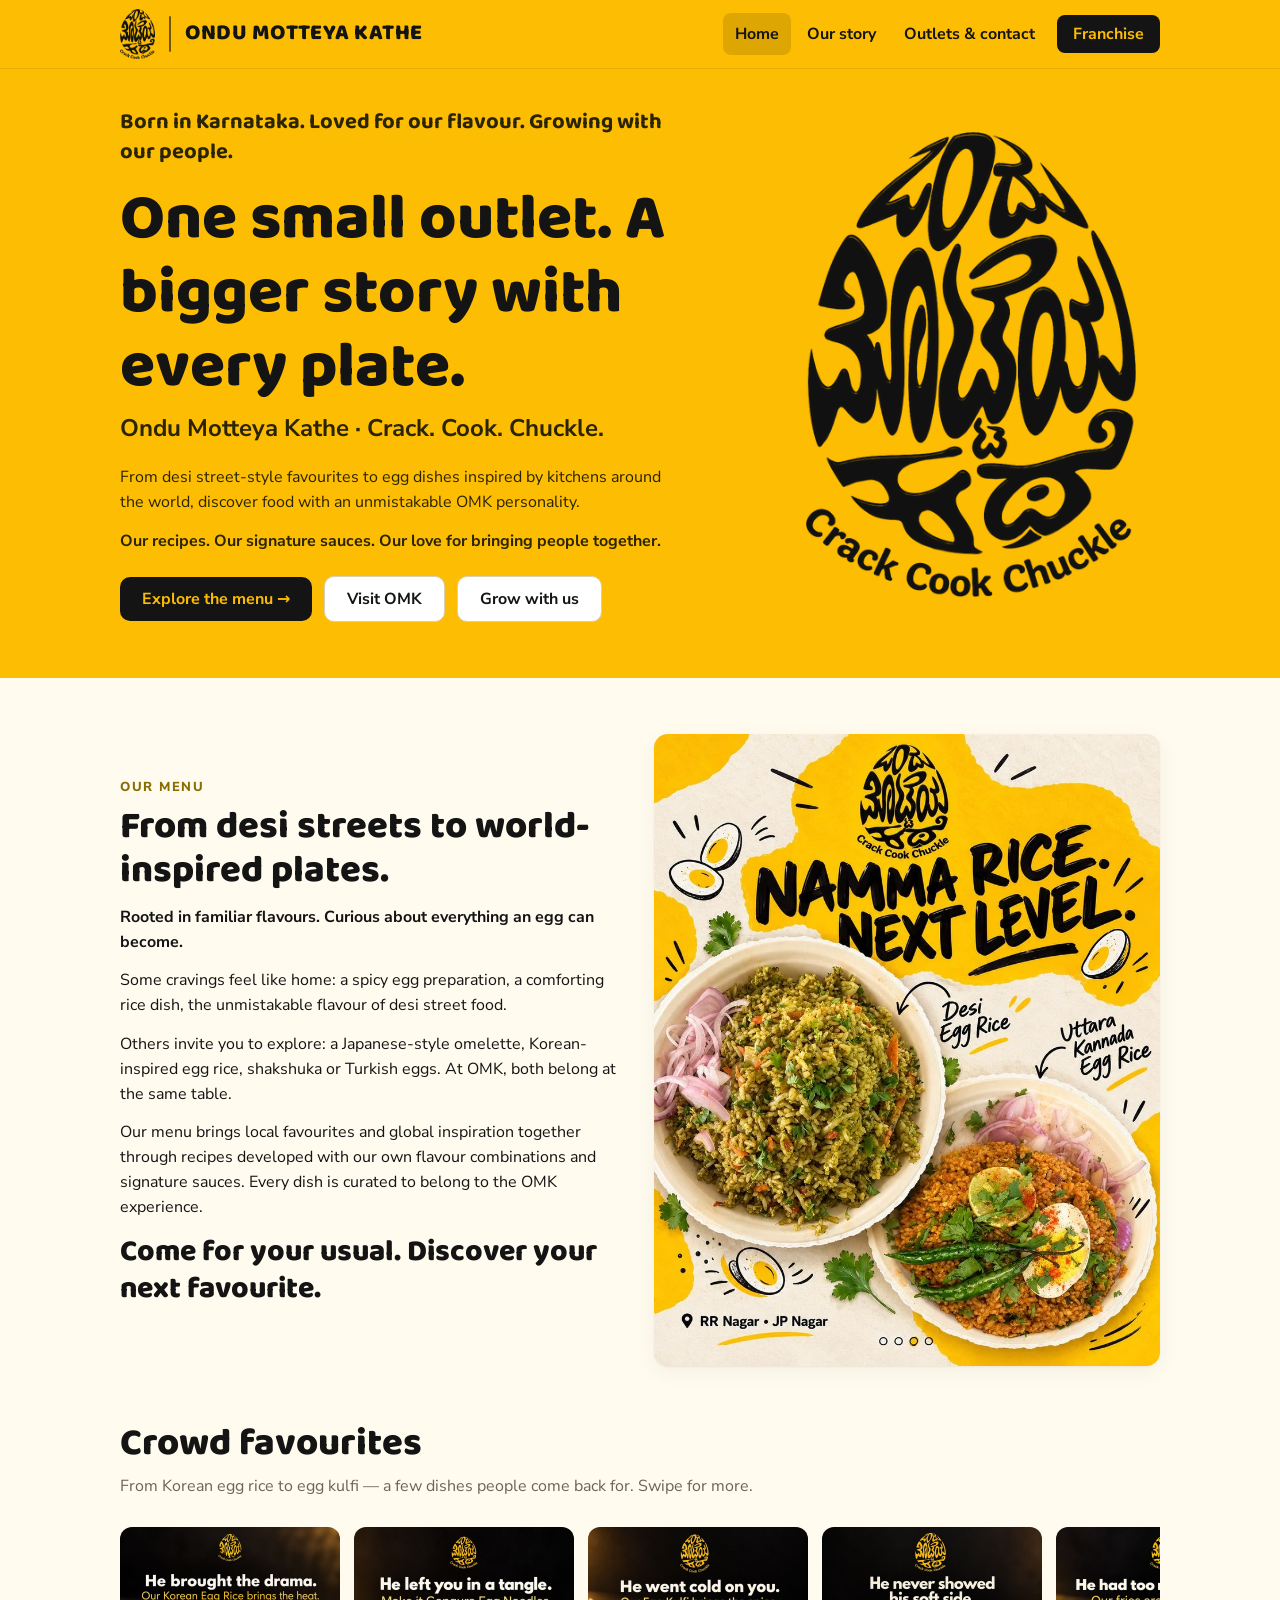
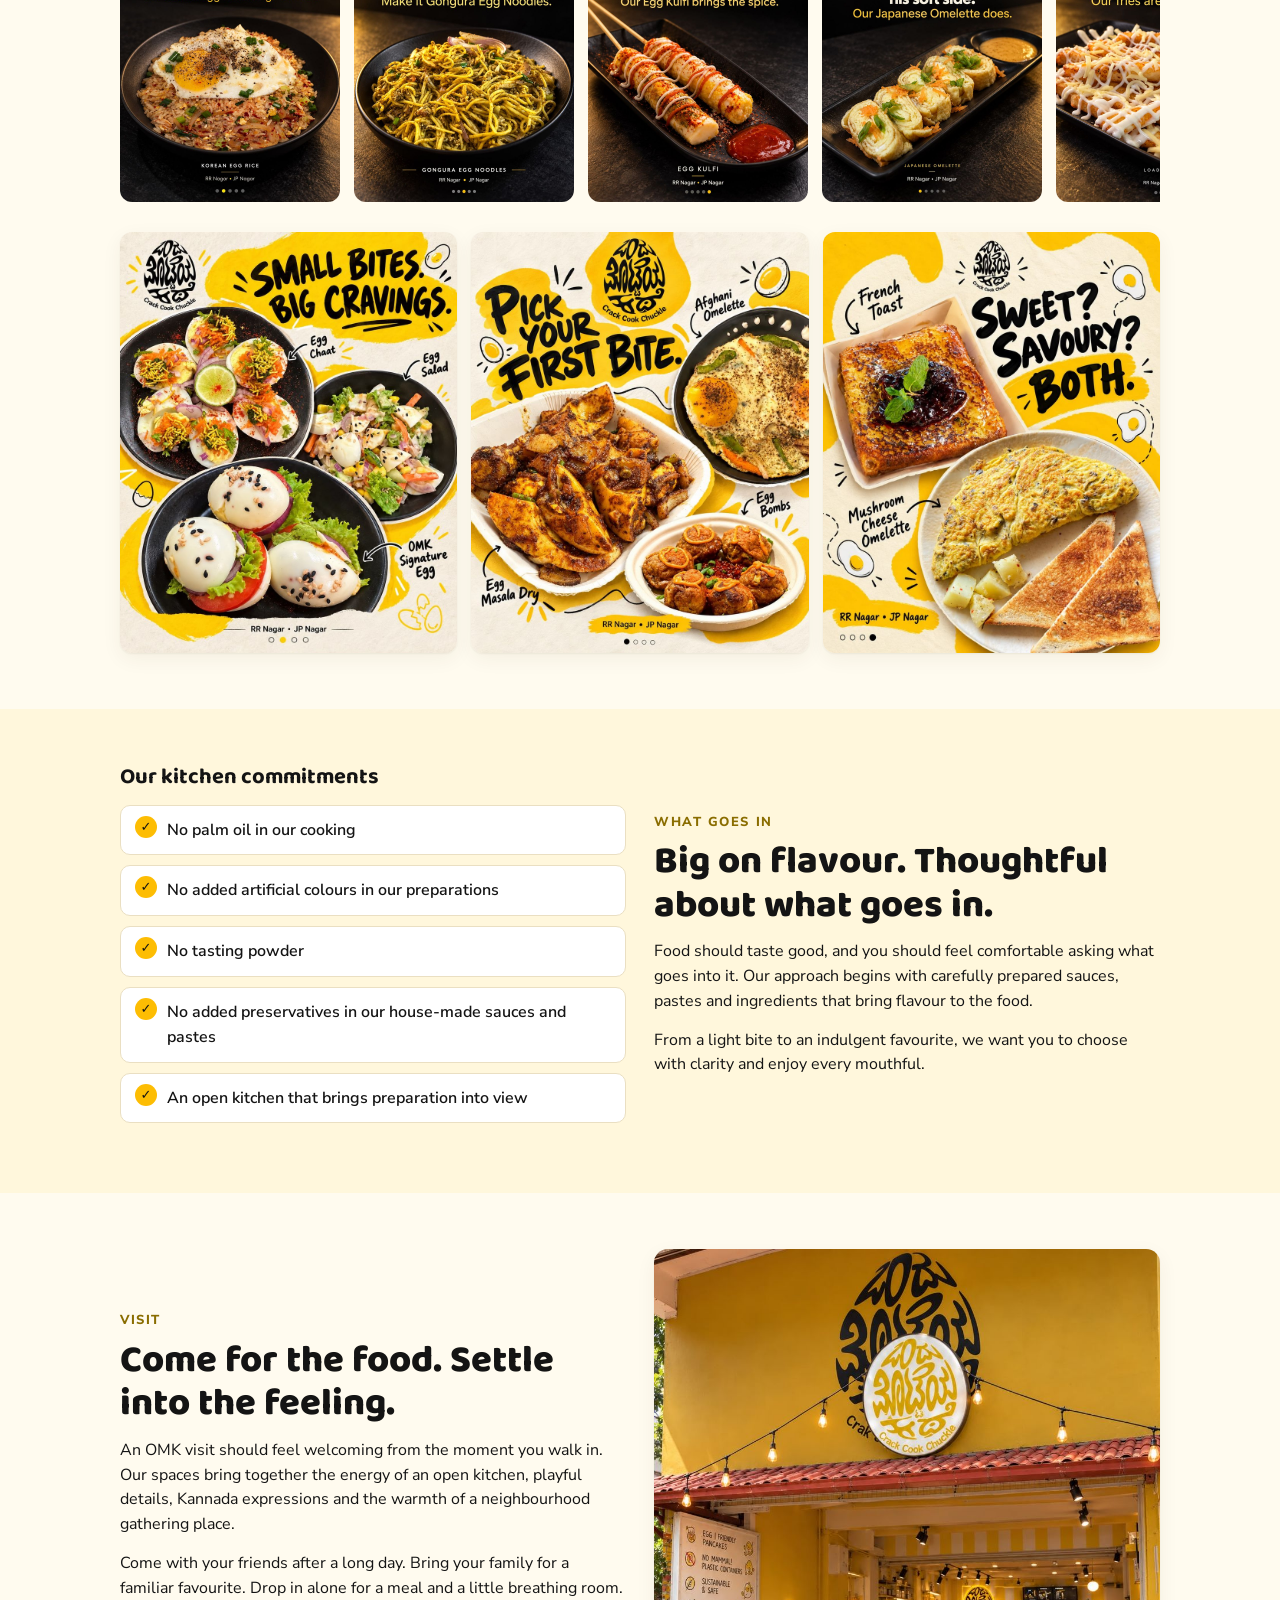
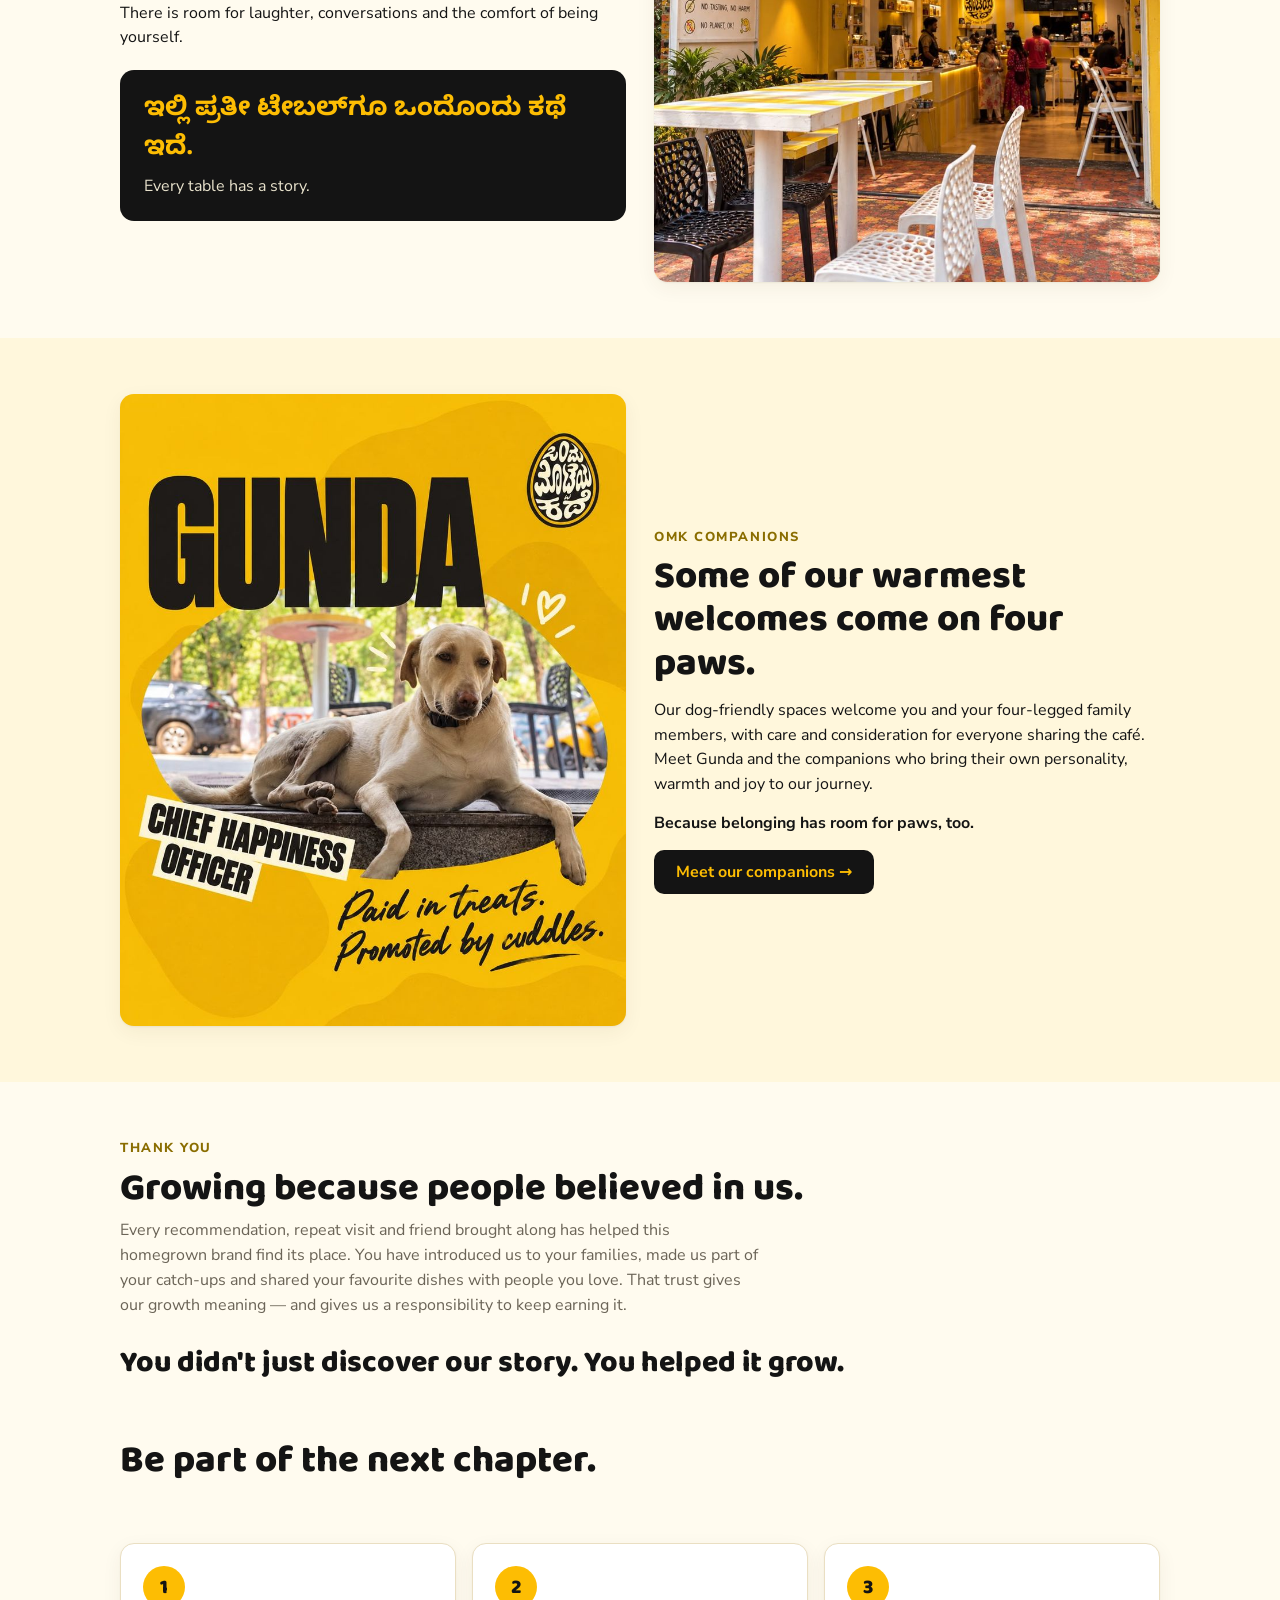
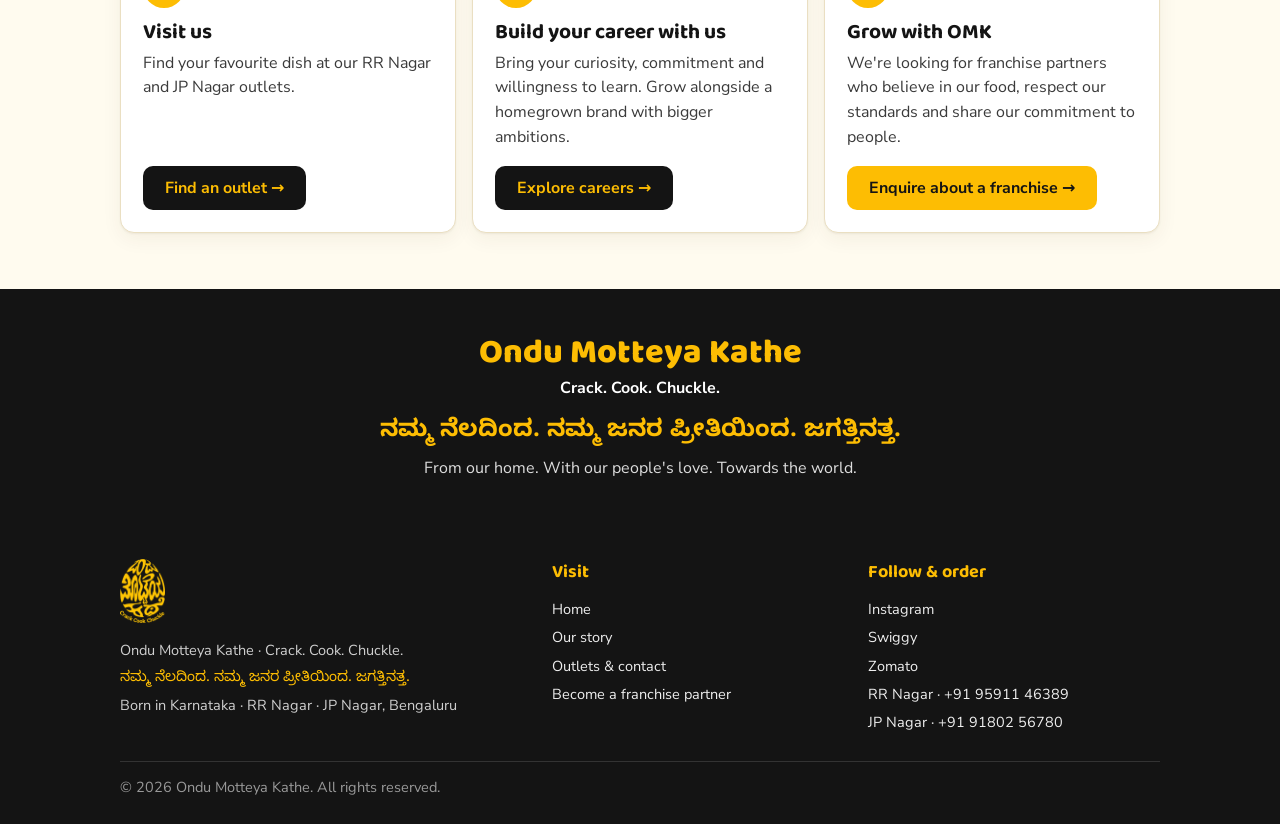
==== commit 213df0ca: "Add files via upload" ====
--- a/index.html
+++ b/index.html
@@ -48,7 +48,7 @@
         <p>Our menu brings local favourites and global inspiration together through recipes developed with our own flavour combinations and signature sauces. Every dish is curated to belong to the OMK experience.</p>
         <p class="big-quote">Come for your usual. Discover your next favourite.</p>
       </div>
-      <img class="photo wide" src="img-kitchen-sauces.jpg" alt="Fresh sauces and pastes being prepared in the OMK kitchen" loading="lazy">
+      <img class="photo tall" src="img-menu-namma-rice.jpg" alt="Namma rice, next level: Desi Egg Rice and Uttara Kannada Egg Rice" loading="lazy">
     </div>
   </section>
 
@@ -64,7 +64,6 @@
         <img src="img-dish-loaded-fries.jpg" alt="Loaded Fries" loading="lazy">
       </div>
       <div class="menu-grid" style="margin-top:22px">
-        <img src="img-menu-namma-rice.jpg" alt="Namma rice, next level: Desi Egg Rice and Uttara Kannada Egg Rice" loading="lazy">
         <img src="img-menu-small-bites.jpg" alt="Small bites, big cravings: Egg Chaat, Egg Salad, OMK Signature Egg" loading="lazy">
         <img src="img-menu-first-bite.jpg" alt="Pick your first bite: Afghani Omelette, Egg Masala Dry, Egg Bombs" loading="lazy">
         <img src="img-menu-sweet-savoury.jpg" alt="Sweet? Savoury? Both: French Toast and Mushroom Cheese Omelette" loading="lazy">
--- a/style.css
+++ b/style.css
@@ -175,7 +175,7 @@
 .scroller { display: grid; grid-auto-flow: column; grid-auto-columns: minmax(220px, 1fr); gap: 14px; overflow-x: auto; padding-bottom: 8px; scroll-snap-type: x mandatory; }
 .scroller > * { scroll-snap-align: start; }
 .scroller img { width: 100%; aspect-ratio: 4 / 5; object-fit: cover; border-radius: 12px; display: block; }
-.menu-grid { display: grid; grid-template-columns: repeat(4, 1fr); gap: 14px; }
+.menu-grid { display: grid; grid-template-columns: repeat(3, 1fr); gap: 14px; }
 .menu-grid img { width: 100%; aspect-ratio: 4 / 5; object-fit: cover; border-radius: 12px; display: block; box-shadow: var(--shadow); }
 .pets { display: grid; grid-template-columns: repeat(5, 1fr); gap: 12px; }
 .pets figure { margin: 0; }
@@ -186,5 +186,5 @@
 .big-num b { display: block; font-family: "Baloo 2"; font-weight: 800; font-size: clamp(64px, 9vw, 110px); line-height: 1; }
 .big-num span { font-weight: 800; font-size: 18px; }
 .big-num p { margin: 14px 0 0; color: #3d3200; }
-@media (max-width: 1000px) { .menu-grid { grid-template-columns: 1fr 1fr; } .pets { grid-template-columns: repeat(3, 1fr); } }
+@media (max-width: 1000px) { .menu-grid { grid-template-columns: 1fr 1fr 1fr; } .pets { grid-template-columns: repeat(3, 1fr); } }
 @media (max-width: 560px) { .pets { grid-template-columns: 1fr 1fr; } .scroller { grid-auto-columns: 72%; } }
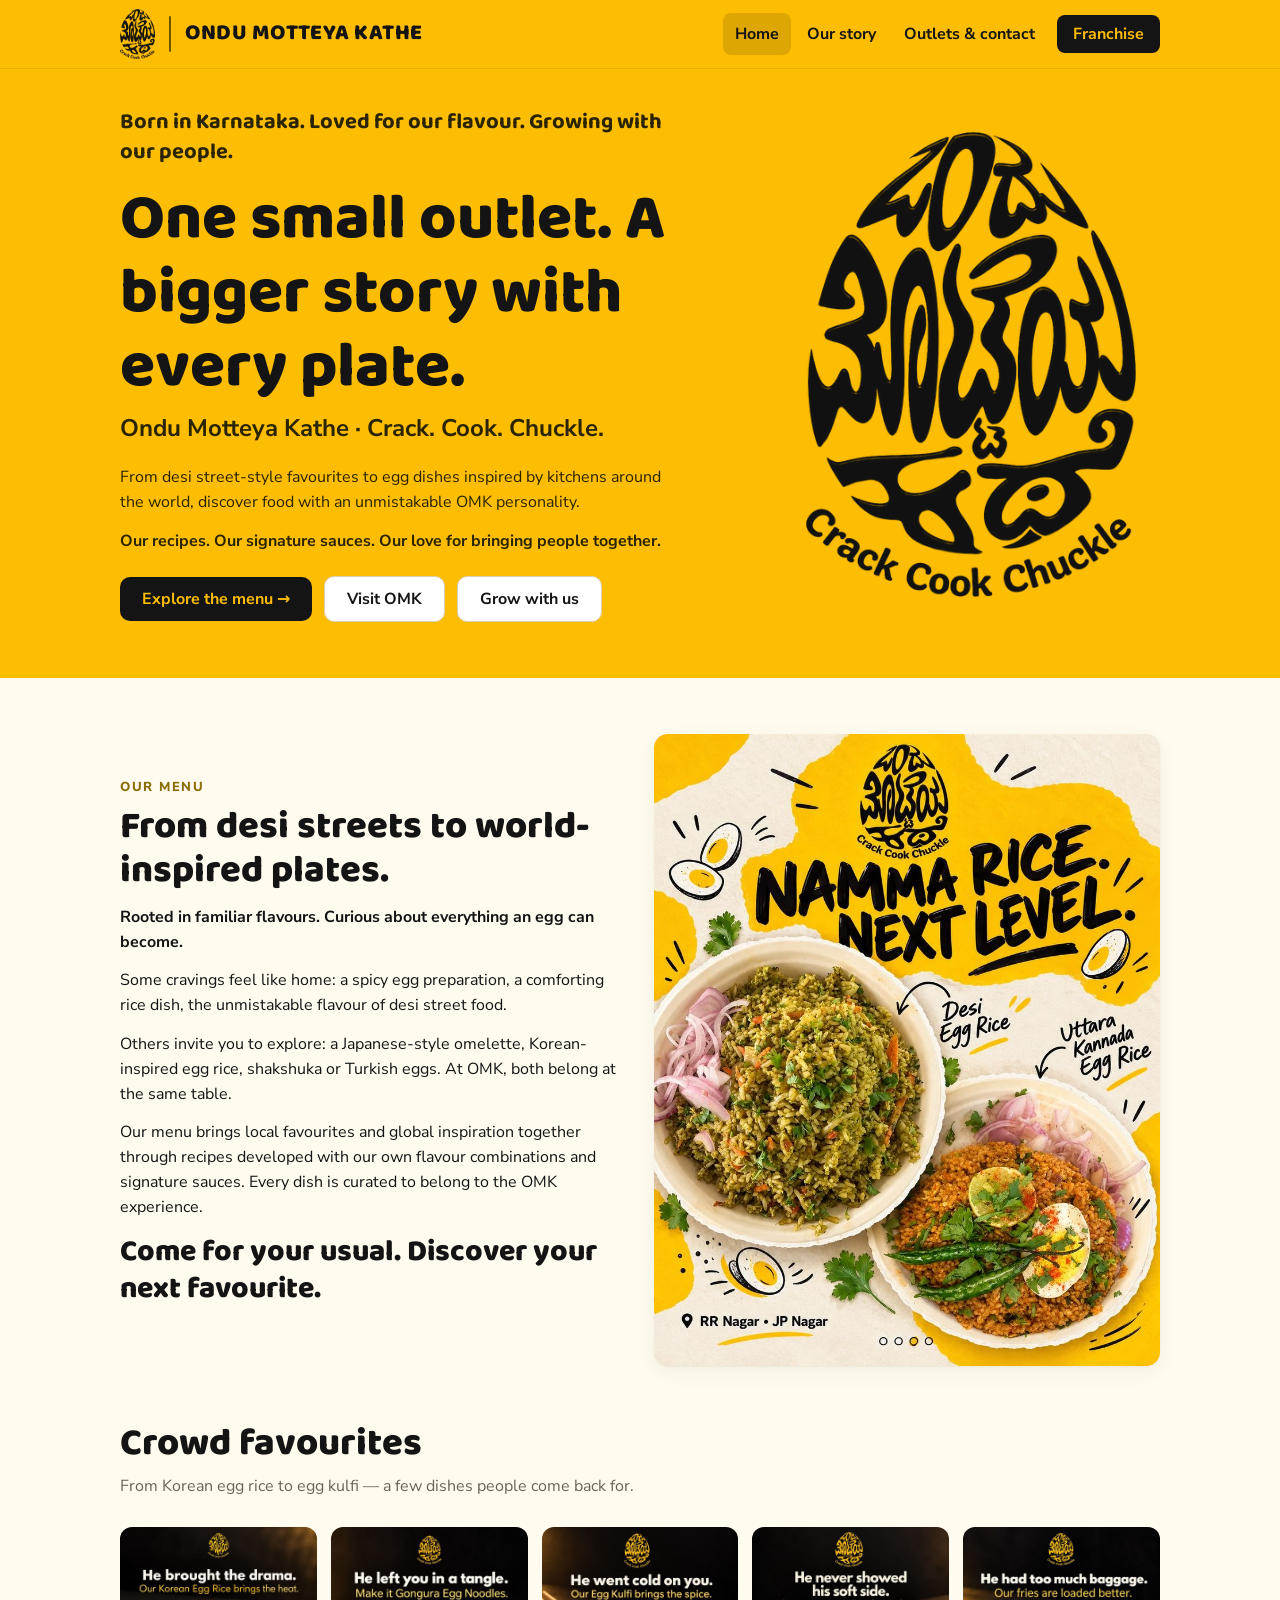
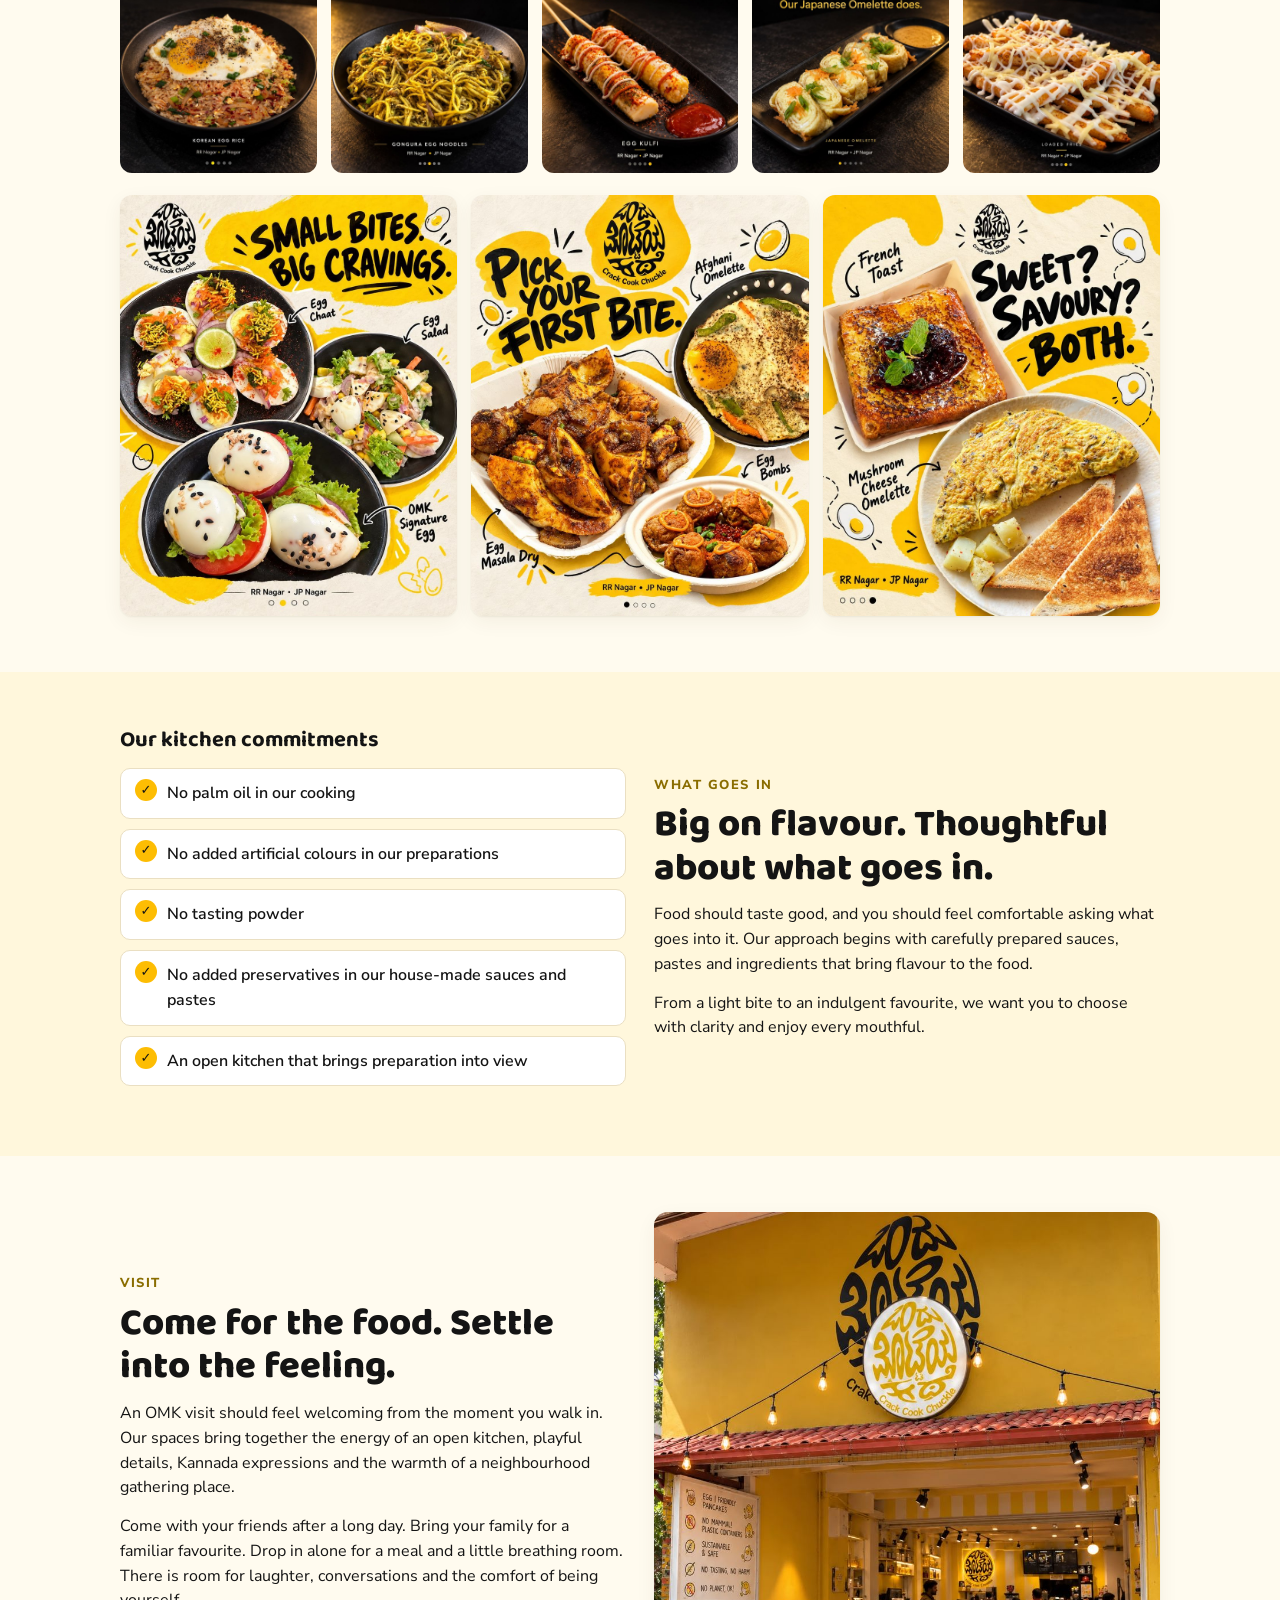
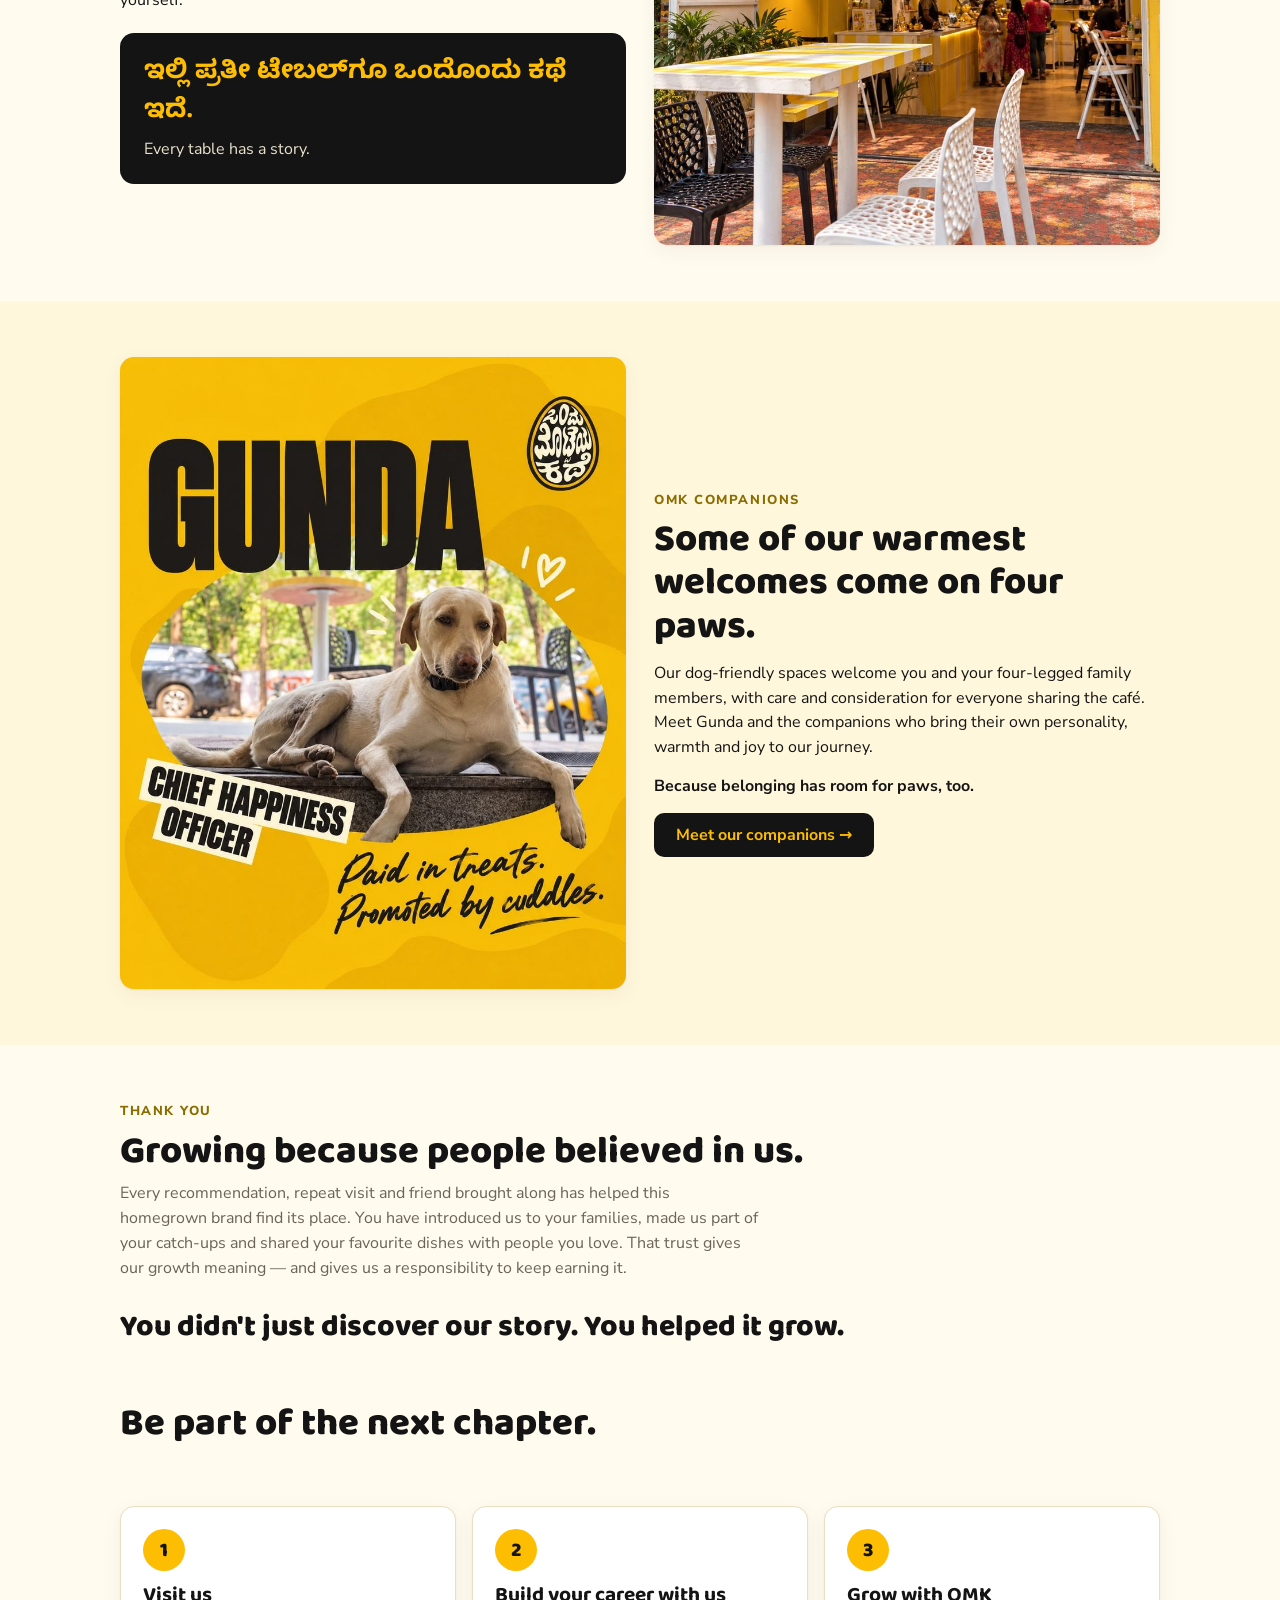
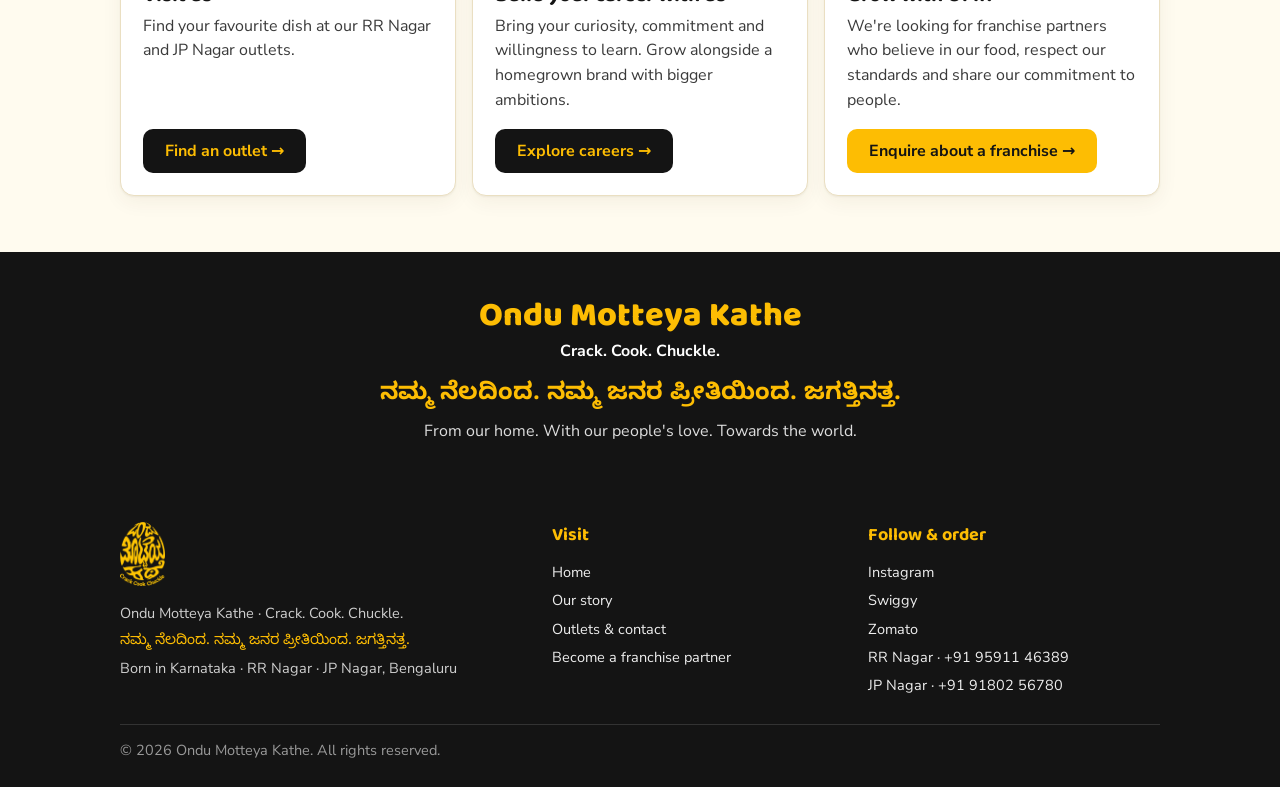
==== commit 18df0dc1: "Add files via upload" ====
--- a/index.html
+++ b/index.html
@@ -14,7 +14,7 @@
 <link rel="preconnect" href="https://fonts.googleapis.com">
 <link rel="preconnect" href="https://fonts.gstatic.com" crossorigin>
 <link href="https://fonts.googleapis.com/css2?family=Baloo+2:wght@600;700;800&family=Noto+Sans+Kannada:wght@500;700&family=Nunito+Sans:wght@400;600;700;800&display=swap" rel="stylesheet">
-<link rel="stylesheet" href="style.css">
+<link rel="stylesheet" href="style.css?v=3">
 </head>
 <body>
 <header id="siteHeader" class="bar"></header>
@@ -55,7 +55,7 @@
   <section class="sec" style="padding-top:0">
     <div class="wrap">
       <h2>Crowd favourites</h2>
-      <p class="lead">From Korean egg rice to egg kulfi — a few dishes people come back for. Swipe for more.</p>
+      <p class="lead">From Korean egg rice to egg kulfi — a few dishes people come back for.</p>
       <div class="scroller">
         <img src="img-dish-korean-egg-rice.jpg" alt="Korean Egg Rice" loading="lazy">
         <img src="img-dish-gongura-noodles.jpg" alt="Gongura Egg Noodles" loading="lazy">
--- a/style.css
+++ b/style.css
@@ -172,7 +172,7 @@
 .photo { width: 100%; height: auto; display: block; border-radius: var(--r); box-shadow: var(--shadow); background: #f3ead0; }
 .photo.tall { aspect-ratio: 4 / 5; object-fit: cover; }
 .photo.wide { aspect-ratio: 3 / 2; object-fit: cover; }
-.scroller { display: grid; grid-auto-flow: column; grid-auto-columns: minmax(220px, 1fr); gap: 14px; overflow-x: auto; padding-bottom: 8px; scroll-snap-type: x mandatory; }
+.scroller { display: grid; grid-template-columns: repeat(5, 1fr); gap: 14px; }
 .scroller > * { scroll-snap-align: start; }
 .scroller img { width: 100%; aspect-ratio: 4 / 5; object-fit: cover; border-radius: 12px; display: block; }
 .menu-grid { display: grid; grid-template-columns: repeat(3, 1fr); gap: 14px; }
@@ -187,4 +187,5 @@
 .big-num span { font-weight: 800; font-size: 18px; }
 .big-num p { margin: 14px 0 0; color: #3d3200; }
 @media (max-width: 1000px) { .menu-grid { grid-template-columns: 1fr 1fr 1fr; } .pets { grid-template-columns: repeat(3, 1fr); } }
-@media (max-width: 560px) { .pets { grid-template-columns: 1fr 1fr; } .scroller { grid-auto-columns: 72%; } }
+@media (max-width: 860px) { .scroller { grid-template-columns: none; grid-auto-flow: column; grid-auto-columns: 42%; overflow-x: auto; scroll-snap-type: x mandatory; padding-bottom: 6px; scrollbar-width: none; } .scroller::-webkit-scrollbar { display: none; } }
+@media (max-width: 560px) { .pets { grid-template-columns: 1fr 1fr; } .scroller { grid-auto-columns: 70%; } .menu-grid { grid-template-columns: none; grid-auto-flow: column; grid-auto-columns: 70%; overflow-x: auto; scroll-snap-type: x mandatory; scrollbar-width: none; } .menu-grid > * { scroll-snap-align: start; } }
